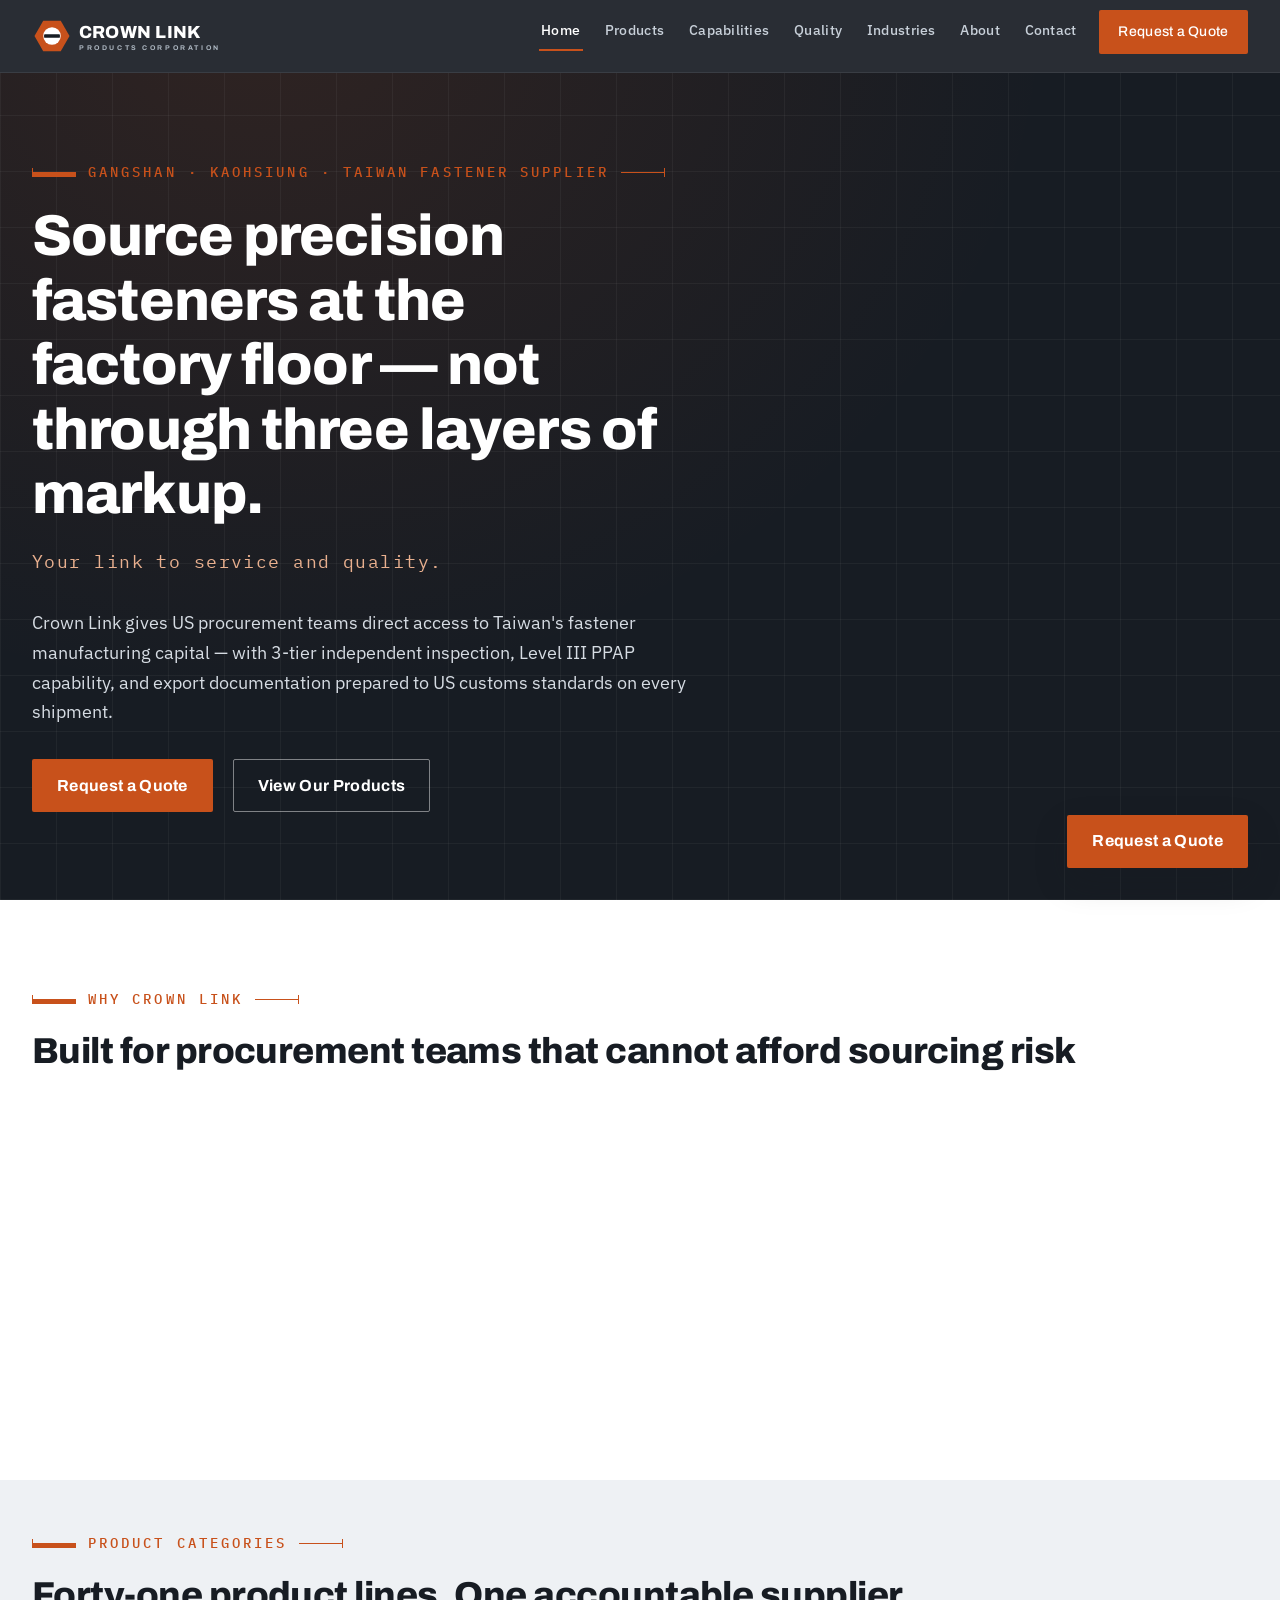
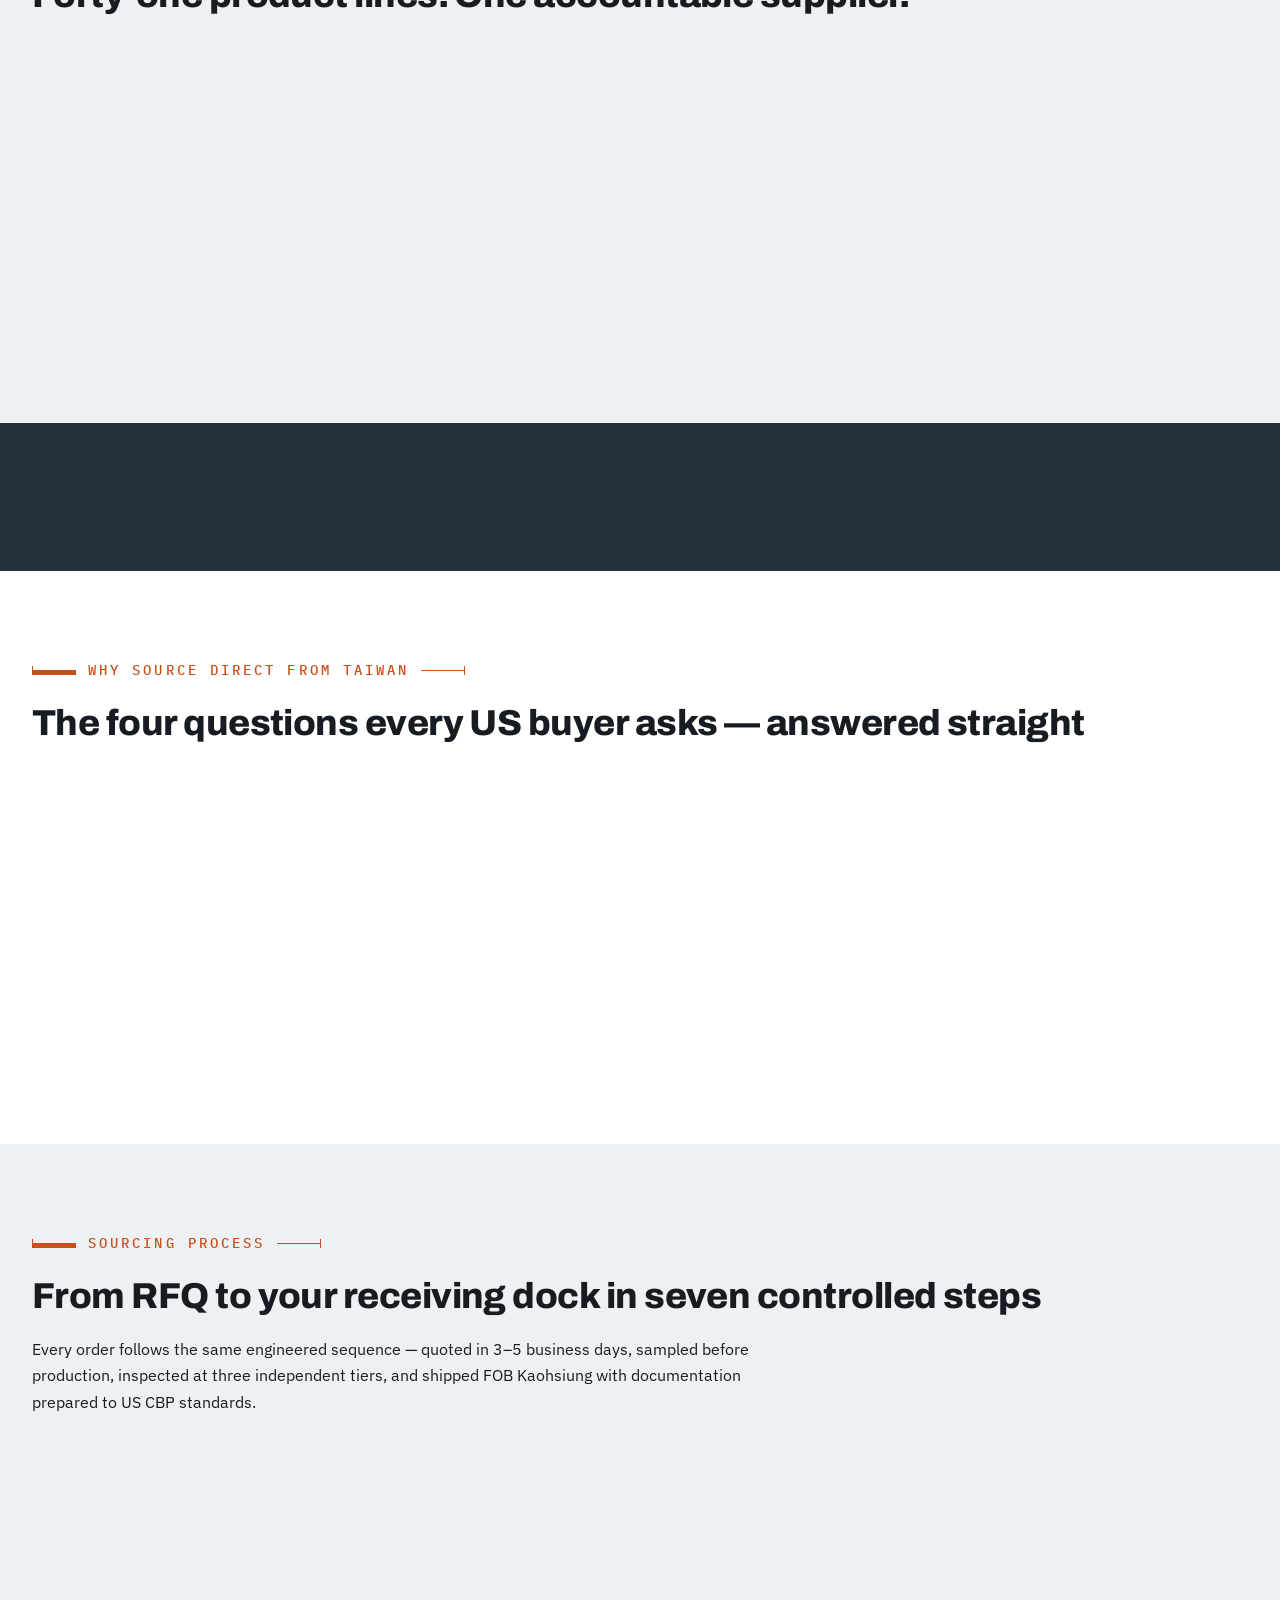
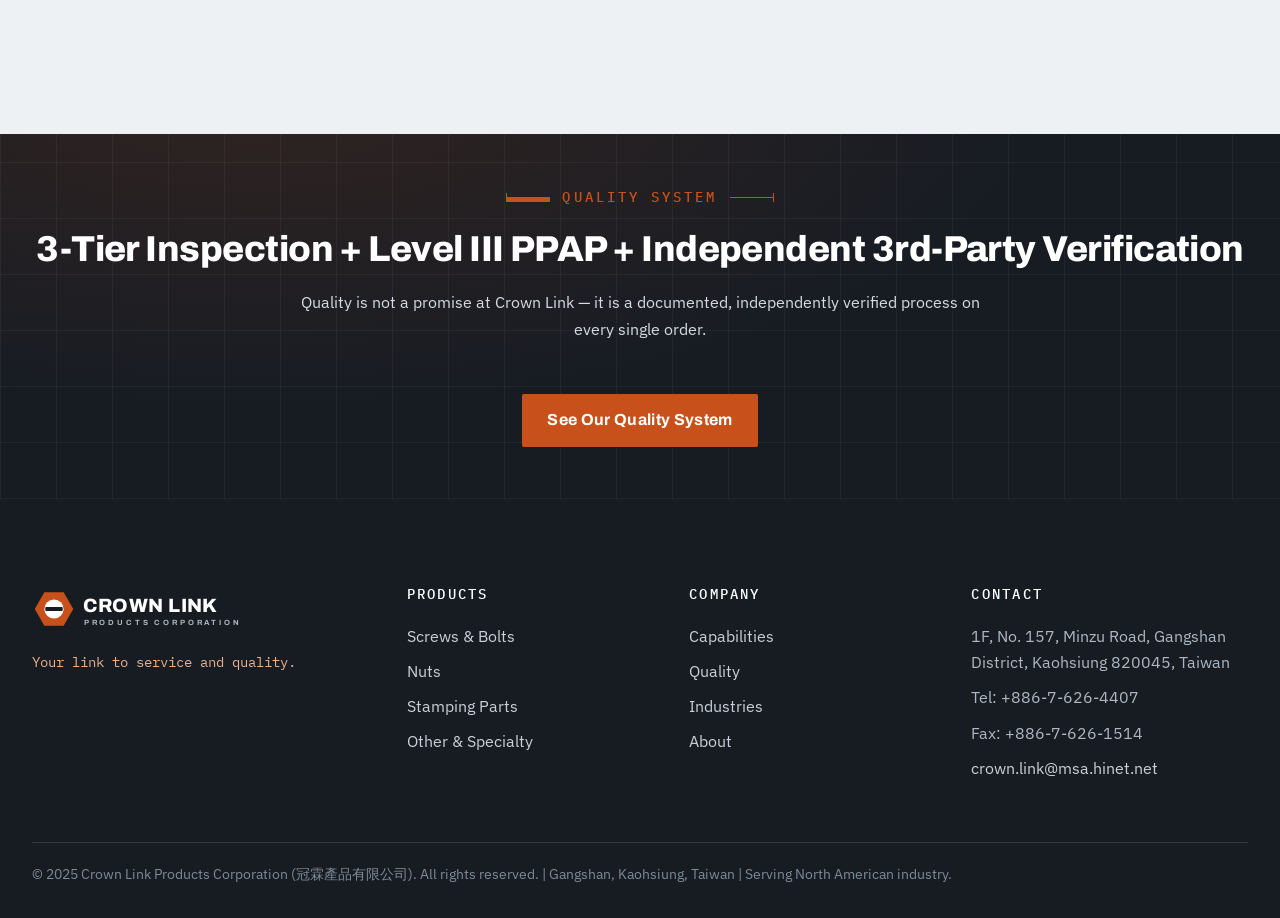
==== index.html @ 87dea614 "Add files via upload" ====
<!DOCTYPE html>
<html lang="en">
<head>
<meta charset="utf-8">
<meta name="viewport" content="width=device-width, initial-scale=1">
<title>Home | Crown Link Products Corporation — Taiwan Fastener Supplier</title>
<meta name="description" content="Direct-from-Taiwan precision fastener sourcing with 3-tier inspection and Level III PPAP. Crown Link is your Kaohsiung fastener trading partner for OEM supply.">
<meta property="og:title" content="Home | Crown Link Products Corporation — Taiwan Fastener Supplier">
<meta property="og:description" content="Direct-from-Taiwan precision fastener sourcing with 3-tier inspection and Level III PPAP. Crown Link is your Kaohsiung fastener trading partner for OEM supply.">
<meta property="og:image" content="https://www.crown-link.com/assets/images/ui/og-default.svg">
<meta property="og:type" content="website">
<link rel="canonical" href="https://www.crown-link.com/">
<link rel="icon" type="image/svg+xml" href="assets/images/ui/favicon.svg">
<link rel="preconnect" href="https://fonts.googleapis.com"><link rel="preconnect" href="https://fonts.gstatic.com" crossorigin><link href="https://fonts.googleapis.com/css2?family=Archivo:wght@700;800&family=IBM+Plex+Sans:wght@400;500;600&family=IBM+Plex+Mono:wght@400;500&display=swap" rel="stylesheet">
<link rel="stylesheet" href="assets/css/main.css">
</head>
<body>
<header class="site-header">
  <div class="wrap header-bar">
    <a class="brand" href="index.html" aria-label="Crown Link Products Corporation — home">
      <svg viewBox="0 0 248 48" height="40" role="img" aria-label="Crown Link Products Corporation"><polygon points="45.00,24.00 34.50,42.19 13.50,42.19 3.00,24.00 13.50,5.81 34.50,5.81" fill="#C8511B"/><circle cx="24" cy="24" r="10.5" fill="#FFFFFF"/><rect x="14.5" y="21.8" width="19" height="4.4" rx="1" fill="#171C23"/><text x="56" y="27" font-family="Archivo, Arial, sans-serif" font-weight="800" font-size="21" letter-spacing="0.5" fill="#FFFFFF">CROWN LINK</text><text x="56.5" y="41" font-family="Archivo, Arial, sans-serif" font-weight="700" font-size="8.2" letter-spacing="3.1" fill="#AEB8C2">PRODUCTS CORPORATION</text></svg>
    </a>
    <button class="nav-toggle" aria-label="Toggle navigation menu" aria-expanded="false">
      <span class="bar"></span><span class="bar"></span><span class="bar"></span>
    </button>
    <nav class="site-nav" aria-label="Primary">
      <ul><li><a href="index.html" class="active">Home</a></li><li><a href="pages/products.html">Products</a></li><li><a href="pages/capabilities.html">Capabilities</a></li><li><a href="pages/quality.html">Quality</a></li><li><a href="pages/industries.html">Industries</a></li><li><a href="pages/about.html">About</a></li><li><a href="pages/contact.html">Contact</a></li><li><a class="btn btn--primary btn--sm" href="pages/contact.html">Request a Quote</a></li></ul>
    </nav>
  </div>
</header>
<main>
<section class="hero section--dark tech-grid">
  <div class="wrap">
    <p class="dim">GANGSHAN · KAOHSIUNG · TAIWAN FASTENER SUPPLIER</p>
    <h1>Source precision fasteners at the factory floor — not through three layers of markup.</h1>
    <p class="tagline">Your link to service and quality.</p>
    <p class="lede">Crown Link gives US procurement teams direct access to Taiwan's fastener
    manufacturing capital — with 3-tier independent inspection, Level III PPAP capability,
    and export documentation prepared to US customs standards on every shipment.</p>
    <div class="hero-ctas">
      <a class="btn btn--primary" href="pages/contact.html">Request a Quote</a>
      <a class="btn btn--ghost" href="pages/products.html">View Our Products</a>
    </div>
  </div>
</section>

<section class="section">
  <div class="wrap">
    <p class="dim">WHY CROWN LINK</p>
    <h2>Built for procurement teams that cannot afford sourcing risk</h2>
    <div class="grid grid--4 mt-lg"><div class="card pillar reveal"><div class="pillar-icon"><svg viewBox="0 0 48 48" width="44" height="44" fill="none" stroke="currentColor" stroke-width="2.4" stroke-linecap="round" stroke-linejoin="round" role="img" aria-label="Decades of sourcing experience icon"><circle cx="24" cy="24" r="16"/><path d="M24 14v10l7 5"/></svg></div><h3>50+ Years Sourcing Expertise</h3><p>Decades of combined sourcing experience and factory relationships across Gangshan — Taiwan's primary fastener manufacturing cluster.</p></div><div class="card pillar reveal"><div class="pillar-icon"><svg viewBox="0 0 48 48" width="44" height="44" fill="none" stroke="currentColor" stroke-width="2.4" stroke-linecap="round" stroke-linejoin="round" role="img" aria-label="Quality inspection icon"><circle cx="21" cy="21" r="11"/><path d="M29 29l11 11"/><path d="M16.5 21l3.5 3.5 6-7"/></svg></div><h3>3-Tier Independent Quality Inspection</h3><p>Pre-production, in-process, and independent third-party post-production inspection on every order. The factory never grades its own work.</p></div><div class="card pillar reveal"><div class="pillar-icon"><svg viewBox="0 0 48 48" width="44" height="44" fill="none" stroke="currentColor" stroke-width="2.4" stroke-linecap="round" stroke-linejoin="round" role="img" aria-label="PPAP documentation icon"><path d="M14 6h14l8 8v28H14z"/><path d="M28 6v8h8"/><path d="M19 24h12M19 30h12M19 36h8"/></svg></div><h3>Level III PPAP Capability</h3><p>Full Level III PPAP documentation packages — PSW, PFMEA, control plans, MSA, and dimensional results — managed from Taiwan to your APQP team.</p></div><div class="card pillar reveal"><div class="pillar-icon"><svg viewBox="0 0 48 48" width="44" height="44" fill="none" stroke="currentColor" stroke-width="2.4" stroke-linecap="round" stroke-linejoin="round" role="img" aria-label="Direct factory pricing icon"><path d="M8 40V20l10 7V20l10 7V14h12v26z"/><path d="M8 40h32"/></svg></div><h3>Direct Factory Pricing</h3><p>No US distribution markups. Direct factory sourcing delivers significant unit cost savings on equivalent or superior quality.</p></div></div>
  </div>
</section>

<section class="section section--mist section--tight">
  <div class="wrap">
    <p class="dim">PRODUCT CATEGORIES</p>
    <h2>Forty-one product lines. One accountable supplier.</h2>
    <div class="grid grid--4 mt-lg"><a class="card cat-card reveal" href="pages/screws.html"><div class="cat-icon"><svg viewBox="0 0 48 48" width="44" height="44" fill="none" stroke="currentColor" stroke-width="2.4" stroke-linecap="round" stroke-linejoin="round" role="img" aria-label="Screws and bolts icon"><path d="M17 7h14l3 6H14z"/><path d="M20 13h8v9h-8z"/><path d="M20 22l8 3M20 27l8 3M20 32l8 3"/><path d="M20 22v15l4 5 4-5V22"/></svg></div><span class="mono-tag">16 PRODUCTS</span><h3>Screws & Bolts</h3><p>From M2 electronics screws to M20+ structural bolts — standard, specialty, and fully custom per-drawing forms.</p><span class="cat-link">View Category</span></a><a class="card cat-card reveal" href="pages/nuts.html"><div class="cat-icon"><svg viewBox="0 0 48 48" width="44" height="44" fill="none" stroke="currentColor" stroke-width="2.4" stroke-linecap="round" stroke-linejoin="round" role="img" aria-label="Hex nut icon"><polygon points="41.00,24.00 32.50,38.72 15.50,38.72 7.00,24.00 15.50,9.28 32.50,9.28"/><circle cx="24" cy="24" r="8"/></svg></div><span class="mono-tag">7 PRODUCTS</span><h3>Nuts</h3><p>Locking, flanged, weld, coupling, and fully custom nut geometries in forged and machined production.</p><span class="cat-link">View Category</span></a><a class="card cat-card reveal" href="pages/stamping-parts.html"><div class="cat-icon"><svg viewBox="0 0 48 48" width="44" height="44" fill="none" stroke="currentColor" stroke-width="2.4" stroke-linecap="round" stroke-linejoin="round" role="img" aria-label="Stamped bracket icon"><path d="M8 34h32"/><path d="M14 34V22l8-8h12v20"/><circle cx="29" cy="21" r="2.4"/><path d="M8 40h32"/></svg></div><span class="mono-tag">9 PRODUCTS</span><h3>Stamping Parts</h3><p>Precision stampings from retaining clips and washers to heavy structural brackets, tooled to your print.</p><span class="cat-link">View Category</span></a><a class="card cat-card reveal" href="pages/other.html"><div class="cat-icon"><svg viewBox="0 0 48 48" width="44" height="44" fill="none" stroke="currentColor" stroke-width="2.4" stroke-linecap="round" stroke-linejoin="round" role="img" aria-label="Specialty components icon"><circle cx="24" cy="24" r="8"/><path d="M24 9v5M24 34v5M9 24h5M34 24h5M13.4 13.4l3.5 3.5M31.1 31.1l3.5 3.5M34.6 13.4l-3.5 3.5M16.9 31.1l-3.5 3.5"/></svg></div><span class="mono-tag">9 PRODUCTS</span><h3>Other & Specialty</h3><p>Toggle clamps, springs, roller chain, castings, inserts, and kitted assemblies beyond the fastener aisle.</p><span class="cat-link">View Category</span></a></div>
  </div>
</section>

<div class="trust-bar">
  <div class="wrap grid grid--4">
    <div class="trust-item reveal"><span class="t-big">745+</span>
      <span class="t-sub">US Import Shipments</span></div>
    <div class="trust-item reveal"><span class="t-big">OEM</span>
      <span class="t-sub">Serving North American OEM Manufacturers</span></div>
    <div class="trust-item reveal"><span class="t-big">Gangshan, Taiwan</span>
      <span class="t-sub">The World's Fastener Capital</span></div>
    <div class="trust-item reveal"><span class="t-big">Level III</span>
      <span class="t-sub">PPAP Certified Supply Chain</span></div>
  </div>
</div>

<section class="section">
  <div class="wrap">
    <p class="dim">WHY SOURCE DIRECT FROM TAIWAN</p>
    <h2>The four questions every US buyer asks — answered straight</h2>
    <div class="grid grid--2 mt-lg"><div class="spec-block reveal"><h3><span class="mono" style="color:var(--c-accent)">01</span> Lead Times</h3><p class="muted">Standard production runs ship in 6–10 weeks FOB Kaohsiung. Air freight is available for urgent requirements, and forecast-based scheduling shortens lead times on repeat orders.</p></div><div class="spec-block reveal"><h3><span class="mono" style="color:var(--c-accent)">02</span> QC Accountability</h3><p class="muted">Three-tier inspection — including a mandatory independent third-party check — catches defects in Taiwan before shipment, not on your receiving dock after arrival.</p></div><div class="spec-block reveal"><h3><span class="mono" style="color:var(--c-accent)">03</span> Communication</h3><p class="muted">An English-speaking, documentation-fluent team. Commercial invoices, packing lists, and HTS classifications prepared to US CBP standards. No customs surprises.</p></div><div class="spec-block reveal"><h3><span class="mono" style="color:var(--c-accent)">04</span> Cost</h3><p class="muted">Eliminating US distribution markups delivers significant unit cost savings on equivalent quality — direct factory pricing with full quality accountability built in.</p></div></div>
  </div>
</section>

<section class="section section--mist">
  <div class="wrap">
    <p class="dim">SOURCING PROCESS</p>
    <h2>From RFQ to your receiving dock in seven controlled steps</h2>
    <p class="maxw">Every order follows the same engineered sequence — quoted in 3–5 business
    days, sampled before production, inspected at three independent tiers, and shipped FOB
    Kaohsiung with documentation prepared to US CBP standards.</p>
    <div class="reveal mt-lg"><div class="process-scroll"><svg viewBox="0 0 1120 172" role="img" aria-label="Crown Link seven-step sourcing process from RFQ submission to US delivery"><line x1="114" y1="56" x2="219" y2="56" stroke="#CBD2D9" stroke-width="1.6"/><path d="M219 56 l-9 -4.5 v9 Z" fill="#C8511B"/><line x1="114" y1="50" x2="114" y2="62" stroke="#CBD2D9" stroke-width="1.6"/><line x1="271" y1="56" x2="376" y2="56" stroke="#CBD2D9" stroke-width="1.6"/><path d="M376 56 l-9 -4.5 v9 Z" fill="#C8511B"/><line x1="271" y1="50" x2="271" y2="62" stroke="#CBD2D9" stroke-width="1.6"/><line x1="428" y1="56" x2="533" y2="56" stroke="#CBD2D9" stroke-width="1.6"/><path d="M533 56 l-9 -4.5 v9 Z" fill="#C8511B"/><line x1="428" y1="50" x2="428" y2="62" stroke="#CBD2D9" stroke-width="1.6"/><line x1="585" y1="56" x2="690" y2="56" stroke="#CBD2D9" stroke-width="1.6"/><path d="M690 56 l-9 -4.5 v9 Z" fill="#C8511B"/><line x1="585" y1="50" x2="585" y2="62" stroke="#CBD2D9" stroke-width="1.6"/><line x1="742" y1="56" x2="847" y2="56" stroke="#CBD2D9" stroke-width="1.6"/><path d="M847 56 l-9 -4.5 v9 Z" fill="#C8511B"/><line x1="742" y1="50" x2="742" y2="62" stroke="#CBD2D9" stroke-width="1.6"/><line x1="899" y1="56" x2="1004" y2="56" stroke="#CBD2D9" stroke-width="1.6"/><path d="M1004 56 l-9 -4.5 v9 Z" fill="#C8511B"/><line x1="899" y1="50" x2="899" y2="62" stroke="#CBD2D9" stroke-width="1.6"/><polygon points="114.00,56.00 101.00,78.52 75.00,78.52 62.00,56.00 75.00,33.48 101.00,33.48" fill="#FFFFFF" stroke="#26303B" stroke-width="2"/><text x="88" y="61" text-anchor="middle" font-family="IBM Plex Mono, monospace" font-size="14.5" font-weight="500" fill="#C8511B">01</text><text x="88" y="112" text-anchor="middle" font-family="Archivo, Arial, sans-serif" font-weight="700" font-size="14.5" fill="#171C23">Submit</text><text x="88" y="131" text-anchor="middle" font-family="Archivo, Arial, sans-serif" font-weight="700" font-size="14.5" fill="#171C23">RFQ</text><line x1="70" y1="146" x2="106" y2="146" stroke="#C8511B" stroke-width="2"/><polygon points="271.00,56.00 258.00,78.52 232.00,78.52 219.00,56.00 232.00,33.48 258.00,33.48" fill="#FFFFFF" stroke="#26303B" stroke-width="2"/><text x="245" y="61" text-anchor="middle" font-family="IBM Plex Mono, monospace" font-size="14.5" font-weight="500" fill="#C8511B">02</text><text x="245" y="112" text-anchor="middle" font-family="Archivo, Arial, sans-serif" font-weight="700" font-size="14.5" fill="#171C23">Quote in 3–5</text><text x="245" y="131" text-anchor="middle" font-family="Archivo, Arial, sans-serif" font-weight="700" font-size="14.5" fill="#171C23">business days</text><line x1="227" y1="146" x2="263" y2="146" stroke="#C8511B" stroke-width="2"/><polygon points="428.00,56.00 415.00,78.52 389.00,78.52 376.00,56.00 389.00,33.48 415.00,33.48" fill="#FFFFFF" stroke="#26303B" stroke-width="2"/><text x="402" y="61" text-anchor="middle" font-family="IBM Plex Mono, monospace" font-size="14.5" font-weight="500" fill="#C8511B">03</text><text x="402" y="112" text-anchor="middle" font-family="Archivo, Arial, sans-serif" font-weight="700" font-size="14.5" fill="#171C23">Approve</text><text x="402" y="131" text-anchor="middle" font-family="Archivo, Arial, sans-serif" font-weight="700" font-size="14.5" fill="#171C23">Sample</text><line x1="384" y1="146" x2="420" y2="146" stroke="#C8511B" stroke-width="2"/><polygon points="585.00,56.00 572.00,78.52 546.00,78.52 533.00,56.00 546.00,33.48 572.00,33.48" fill="#FFFFFF" stroke="#26303B" stroke-width="2"/><text x="559" y="61" text-anchor="middle" font-family="IBM Plex Mono, monospace" font-size="14.5" font-weight="500" fill="#C8511B">04</text><text x="559" y="112" text-anchor="middle" font-family="Archivo, Arial, sans-serif" font-weight="700" font-size="14.5" fill="#171C23">Production</text><line x1="541" y1="146" x2="577" y2="146" stroke="#C8511B" stroke-width="2"/><polygon points="742.00,56.00 729.00,78.52 703.00,78.52 690.00,56.00 703.00,33.48 729.00,33.48" fill="#FFFFFF" stroke="#26303B" stroke-width="2"/><text x="716" y="61" text-anchor="middle" font-family="IBM Plex Mono, monospace" font-size="14.5" font-weight="500" fill="#C8511B">05</text><text x="716" y="112" text-anchor="middle" font-family="Archivo, Arial, sans-serif" font-weight="700" font-size="14.5" fill="#171C23">QC Inspection</text><text x="716" y="131" text-anchor="middle" font-family="Archivo, Arial, sans-serif" font-weight="700" font-size="14.5" fill="#171C23">3-tier</text><line x1="698" y1="146" x2="734" y2="146" stroke="#C8511B" stroke-width="2"/><polygon points="899.00,56.00 886.00,78.52 860.00,78.52 847.00,56.00 860.00,33.48 886.00,33.48" fill="#FFFFFF" stroke="#26303B" stroke-width="2"/><text x="873" y="61" text-anchor="middle" font-family="IBM Plex Mono, monospace" font-size="14.5" font-weight="500" fill="#C8511B">06</text><text x="873" y="112" text-anchor="middle" font-family="Archivo, Arial, sans-serif" font-weight="700" font-size="14.5" fill="#171C23">Ship FOB</text><text x="873" y="131" text-anchor="middle" font-family="Archivo, Arial, sans-serif" font-weight="700" font-size="14.5" fill="#171C23">Kaohsiung</text><line x1="855" y1="146" x2="891" y2="146" stroke="#C8511B" stroke-width="2"/><polygon points="1056.00,56.00 1043.00,78.52 1017.00,78.52 1004.00,56.00 1017.00,33.48 1043.00,33.48" fill="#FFFFFF" stroke="#26303B" stroke-width="2"/><text x="1030" y="61" text-anchor="middle" font-family="IBM Plex Mono, monospace" font-size="14.5" font-weight="500" fill="#C8511B">07</text><text x="1030" y="112" text-anchor="middle" font-family="Archivo, Arial, sans-serif" font-weight="700" font-size="14.5" fill="#171C23">US</text><text x="1030" y="131" text-anchor="middle" font-family="Archivo, Arial, sans-serif" font-weight="700" font-size="14.5" fill="#171C23">Delivery</text><line x1="1012" y1="146" x2="1048" y2="146" stroke="#C8511B" stroke-width="2"/></svg></div></div>
  </div>
</section>

<section class="section section--dark tech-grid section--tight">
  <div class="wrap center">
    <p class="dim dim--center">QUALITY SYSTEM</p>
    <h2>3-Tier Inspection + Level III PPAP + Independent 3rd-Party Verification</h2>
    <p class="maxw maxw--center">Quality is not a promise at Crown Link — it is a documented,
    independently verified process on every single order.</p>
    <a class="btn btn--primary mt-lg" href="pages/quality.html">See Our Quality System</a>
  </div>
</section>
</main>
<footer class="site-footer">
  <div class="wrap">
    <div class="footer-grid">
      <div>
        <span class="brand"><svg viewBox="0 0 248 48" height="44" role="img" aria-label="Crown Link Products Corporation"><polygon points="45.00,24.00 34.50,42.19 13.50,42.19 3.00,24.00 13.50,5.81 34.50,5.81" fill="#C8511B"/><circle cx="24" cy="24" r="10.5" fill="#FFFFFF"/><rect x="14.5" y="21.8" width="19" height="4.4" rx="1" fill="#171C23"/><text x="56" y="27" font-family="Archivo, Arial, sans-serif" font-weight="800" font-size="21" letter-spacing="0.5" fill="#FFFFFF">CROWN LINK</text><text x="56.5" y="41" font-family="Archivo, Arial, sans-serif" font-weight="700" font-size="8.2" letter-spacing="3.1" fill="#AEB8C2">PRODUCTS CORPORATION</text></svg></span>
        <p class="footer-tagline">Your link to service and quality.</p>
      </div>
      <div>
        <h4>Products</h4>
        <ul><li><a href="pages/screws.html">Screws & Bolts</a></li><li><a href="pages/nuts.html">Nuts</a></li><li><a href="pages/stamping-parts.html">Stamping Parts</a></li><li><a href="pages/other.html">Other & Specialty</a></li></ul>
      </div>
      <div>
        <h4>Company</h4>
        <ul>
          <li><a href="pages/capabilities.html">Capabilities</a></li>
          <li><a href="pages/quality.html">Quality</a></li>
          <li><a href="pages/industries.html">Industries</a></li>
          <li><a href="pages/about.html">About</a></li>
        </ul>
      </div>
      <div>
        <h4>Contact</h4>
        <ul>
          <li>1F, No. 157, Minzu Road, Gangshan District, Kaohsiung 820045, Taiwan</li>
          <li>Tel: +886-7-626-4407</li>
          <li>Fax: +886-7-626-1514</li>
          <li><a href="mailto:crown.link@msa.hinet.net">crown.link@msa.hinet.net</a></li>
        </ul>
      </div>
    </div>
    <div class="footer-bottom">
      © 2025 Crown Link Products Corporation (冠霖產品有限公司). All rights reserved.
      | Gangshan, Kaohsiung, Taiwan | Serving North American industry.
    </div>
  </div>
</footer>
<a class="quote-fab btn btn--primary" href="pages/contact.html">Request a Quote</a>
<script src="assets/js/main.js"></script>
</body>
</html>
---- assets/css/main.css ----
/* ==========================================================================
   Crown Link Products Corporation — main.css
   Design system: machined precision. Tokens first, then base, components,
   utilities, page overrides. No rule cancels another.
   ========================================================================== */

/* ---------- 1. Design tokens ---------- */
:root {
  /* Color */
  --c-ink: #171C23;        /* gunmetal — dark surfaces, headings */
  --c-steel: #26303B;      /* steel panel — secondary dark */
  --c-mist: #EEF1F4;       /* machined light surface */
  --c-paper: #FFFFFF;      /* paper */
  --c-line: #CBD2D9;       /* hairline / dimension lines */
  --c-accent: #C8511B;     /* oxide orange — CTAs, marks */
  --c-accent-deep: #9E3F12;
  --c-muted: #5B6573;

  /* Spacing scale */
  --space-xs: 0.5rem;
  --space-sm: 0.75rem;
  --space-md: 1.25rem;
  --space-lg: 2rem;
  --space-xl: 3.25rem;
  --space-2xl: 5.5rem;

  /* Type scale */
  --text-sm: 0.875rem;
  --text-base: 1rem;
  --text-md: 1.125rem;
  --text-lg: 1.375rem;
  --text-xl: 1.75rem;
  --text-2xl: 2.25rem;
  --text-3xl: 2.9rem;
  --text-4xl: 3.6rem;

  /* Radii — machined chamfer, not pillow */
  --r-sm: 2px;
  --r-md: 4px;

  /* Shadows */
  --shadow-sm: 0 1px 2px rgba(23, 28, 35, 0.08);
  --shadow-md: 0 6px 18px rgba(23, 28, 35, 0.12);
  --shadow-lg: 0 14px 34px rgba(23, 28, 35, 0.18);

  /* Transitions */
  --t-fast: 160ms ease;
  --t-med: 340ms cubic-bezier(0.22, 0.61, 0.36, 1);

  /* Fonts */
  --f-display: "Archivo", "Arial Narrow", Arial, sans-serif;
  --f-body: "IBM Plex Sans", "Segoe UI", Helvetica, Arial, sans-serif;
  --f-mono: "IBM Plex Mono", "SFMono-Regular", Consolas, monospace;
}

/* ---------- 2. Base ---------- */
*,
*::before,
*::after { box-sizing: border-box; }

html { scroll-behavior: smooth; }

body {
  margin: 0;
  font-family: var(--f-body);
  font-size: var(--text-base);
  line-height: 1.65;
  color: var(--c-ink);
  background: var(--c-paper);
  -webkit-font-smoothing: antialiased;
}

h1, h2, h3, h4 {
  font-family: var(--f-display);
  font-weight: 800;
  line-height: 1.12;
  letter-spacing: -0.015em;
  margin: 0 0 var(--space-md);
  color: var(--c-ink);
}

h1 { font-size: var(--text-3xl); }
h2 { font-size: var(--text-2xl); }
h3 { font-size: var(--text-lg); }
h4 { font-size: var(--text-md); }

p { margin: 0 0 var(--space-md); }
p:last-child { margin-bottom: 0; }

ul, ol { margin: 0 0 var(--space-md); padding-left: 1.3em; }
li { margin-bottom: var(--space-xs); }

a { color: var(--c-accent-deep); text-decoration: none; transition: color var(--t-fast); }
a:hover { color: var(--c-accent); }

img, svg { max-width: 100%; height: auto; display: block; }

:focus-visible {
  outline: 3px solid var(--c-accent);
  outline-offset: 2px;
}

/* ---------- 3. Layout primitives ---------- */
.wrap {
  max-width: 1280px;
  margin: 0 auto;
  padding-left: var(--space-lg);
  padding-right: var(--space-lg);
}

.section { padding-top: var(--space-2xl); padding-bottom: var(--space-2xl); }
.section--mist { background: var(--c-mist); }
.section--dark { background: var(--c-ink); color: #D6DCE3; }
.section--dark h2, .section--dark h3 { color: #FFFFFF; }
.section--tight { padding-top: var(--space-xl); padding-bottom: var(--space-xl); }

.grid { display: grid; gap: var(--space-lg); }
.grid--2 { grid-template-columns: repeat(2, 1fr); }
.grid--3 { grid-template-columns: repeat(3, 1fr); }
.grid--4 { grid-template-columns: repeat(4, 1fr); }

/* Technical crosshair grid texture for dark sections */
.tech-grid {
  background-image:
    repeating-linear-gradient(0deg, rgba(255,255,255,0.045) 0 1px, transparent 1px 56px),
    repeating-linear-gradient(90deg, rgba(255,255,255,0.045) 0 1px, transparent 1px 56px),
    radial-gradient(ellipse at 20% -10%, rgba(200,81,27,0.14), transparent 55%);
  background-color: var(--c-ink);
}

/* ---------- 4. Signature: dimension-line eyebrow ---------- */
.dim {
  display: flex;
  align-items: center;
  gap: var(--space-sm);
  font-family: var(--f-mono);
  font-size: var(--text-sm);
  font-weight: 500;
  letter-spacing: 0.22em;
  text-transform: uppercase;
  color: var(--c-accent);
  margin-bottom: var(--space-md);
}
.dim::before,
.dim::after {
  content: "";
  height: 1px;
  width: 44px;
  background: currentColor;
  box-shadow: 0 -4px 0 0 currentColor inset; /* keep line crisp */
  position: relative;
}
.dim::before { border-left: 1px solid currentColor; height: 9px; background: linear-gradient(transparent 4px, currentColor 4px 5px, transparent 5px); width: 44px; }
.dim::after  { border-right: 1px solid currentColor; height: 9px; background: linear-gradient(transparent 4px, currentColor 4px 5px, transparent 5px); width: 44px; box-shadow: none; }
.dim--center { justify-content: center; }

.kicker {
  font-family: var(--f-mono);
  font-size: var(--text-sm);
  letter-spacing: 0.18em;
  text-transform: uppercase;
  color: var(--c-muted);
}

/* Thread-profile divider */
.thread-divider { display: block; width: 100%; height: 18px; color: var(--c-line); }
.section--dark .thread-divider { color: #39434F; }

/* ---------- 5. Header / navigation ---------- */
.site-header {
  position: sticky;
  top: 0;
  z-index: 60;
  background: rgba(23, 28, 35, 0.92);
  backdrop-filter: blur(8px);
  -webkit-backdrop-filter: blur(8px);
  border-bottom: 1px solid rgba(255, 255, 255, 0.08);
  transition: box-shadow var(--t-fast), background var(--t-fast);
}
.site-header.scrolled { box-shadow: var(--shadow-md); background: rgba(23, 28, 35, 0.97); }

.header-bar {
  display: flex;
  align-items: center;
  justify-content: space-between;
  gap: var(--space-lg);
  min-height: 72px;
}

.brand { display: inline-flex; align-items: center; gap: 0.7rem; }
.brand svg { height: 40px; width: auto; }

.nav-toggle {
  display: none;
  background: none;
  border: 1px solid rgba(255,255,255,0.25);
  border-radius: var(--r-sm);
  padding: 0.55rem 0.6rem;
  cursor: pointer;
}
.nav-toggle .bar {
  display: block;
  width: 22px;
  height: 2px;
  background: #fff;
  margin: 4px 0;
  transition: transform var(--t-med), opacity var(--t-fast);
}

.site-nav ul {
  display: flex;
  align-items: center;
  gap: var(--space-md);
  list-style: none;
  margin: 0;
  padding: 0;
}
.site-nav a {
  display: inline-block;
  padding: 0.4rem 0.15rem;
  color: #C8D0D9;
  font-size: var(--text-sm);
  font-weight: 500;
  letter-spacing: 0.02em;
  border-bottom: 2px solid transparent;
  transition: color var(--t-fast), border-color var(--t-fast);
}
.site-nav a:hover { color: #FFFFFF; }
.site-nav a.active { color: #FFFFFF; border-bottom-color: var(--c-accent); }

.btn {
  display: inline-block;
  font-family: var(--f-display);
  font-weight: 700;
  font-size: var(--text-base);
  letter-spacing: 0.02em;
  padding: 0.78rem 1.5rem;
  border-radius: var(--r-sm);
  border: 1px solid transparent;
  cursor: pointer;
  text-align: center;
  transition: background var(--t-fast), color var(--t-fast), border-color var(--t-fast), transform var(--t-fast), box-shadow var(--t-fast);
}
.btn:hover { transform: translateY(-2px); box-shadow: var(--shadow-md); }
.btn--primary { background: var(--c-accent); color: #FFFFFF; }
.btn--primary:hover { background: var(--c-accent-deep); color: #FFFFFF; }
.btn--ghost { background: transparent; color: #FFFFFF; border-color: rgba(255,255,255,0.45); }
.btn--ghost:hover { border-color: #FFFFFF; color: #FFFFFF; }
.btn--ink { background: var(--c-ink); color: #FFFFFF; }
.btn--ink:hover { background: var(--c-steel); color: #FFFFFF; }
.btn--sm { padding: 0.5rem 1rem; font-size: var(--text-sm); }
.site-nav .btn--primary { color: #FFFFFF; border-bottom: 1px solid transparent; padding: 0.6rem 1.15rem; }

/* ---------- 6. Hero ---------- */
.hero {
  color: #D6DCE3;
  padding-top: var(--space-2xl);
  padding-bottom: var(--space-2xl);
}
.hero h1 {
  color: #FFFFFF;
  font-size: var(--text-4xl);
  max-width: 17.5ch;
  margin-bottom: var(--space-md);
}
.hero .tagline {
  font-family: var(--f-mono);
  font-size: var(--text-md);
  letter-spacing: 0.08em;
  color: #E9B08F;
  margin-bottom: var(--space-lg);
}
.hero .lede { max-width: 62ch; font-size: var(--text-md); margin-bottom: var(--space-lg); }
.hero-ctas { display: flex; flex-wrap: wrap; gap: var(--space-md); }

.page-hero { padding-top: var(--space-xl); padding-bottom: var(--space-xl); color: #D6DCE3; }
.page-hero h1 { color: #FFFFFF; margin-bottom: var(--space-sm); }
.page-hero .lede { max-width: 68ch; font-size: var(--text-md); }

/* ---------- 7. Cards ---------- */
.card {
  background: var(--c-paper);
  border: 1px solid var(--c-line);
  border-radius: var(--r-sm);
  padding: var(--space-lg);
  transition: transform var(--t-fast), box-shadow var(--t-fast), border-color var(--t-fast);
}
.card:hover { transform: translateY(-3px); box-shadow: var(--shadow-md); border-color: var(--c-accent); }
.card h3 { margin-bottom: var(--space-xs); }
.card .mono-tag {
  font-family: var(--f-mono);
  font-size: var(--text-sm);
  color: var(--c-accent);
  letter-spacing: 0.12em;
  display: block;
  margin-bottom: var(--space-xs);
}

.pillar { border-top: 3px solid var(--c-accent); }
.pillar h3 { font-size: var(--text-md); }
.pillar p { color: var(--c-muted); font-size: var(--text-sm); margin-bottom: 0; }
.pillar .pillar-icon { color: var(--c-steel); margin-bottom: var(--space-sm); }

.cat-card { display: flex; flex-direction: column; }
.cat-card .cat-icon { color: var(--c-steel); margin-bottom: var(--space-sm); }
.cat-card p { color: var(--c-muted); font-size: var(--text-sm); flex: 1; }
.cat-card .cat-link {
  font-family: var(--f-display);
  font-weight: 700;
  color: var(--c-accent-deep);
}
.cat-card .cat-link::after { content: " \2192"; }
.cat-card .cat-link:hover { color: var(--c-accent); }

/* Product cards */
.product-grid { display: grid; grid-template-columns: repeat(3, 1fr); gap: var(--space-lg); }
.product-card {
  background: var(--c-paper);
  border: 1px solid var(--c-line);
  border-radius: var(--r-sm);
  overflow: hidden;
  display: flex;
  flex-direction: column;
  transition: transform var(--t-fast), box-shadow var(--t-fast), border-color var(--t-fast);
}
.product-card:hover { transform: translateY(-3px); box-shadow: var(--shadow-md); border-color: var(--c-accent); }
.product-card img { width: 100%; height: auto; border-bottom: 1px solid var(--c-line); }
.product-card .product-body { padding: var(--space-md); display: flex; flex-direction: column; flex: 1; }
.product-card h3 { font-size: var(--text-md); margin-bottom: var(--space-xs); }
.product-card p { color: var(--c-muted); font-size: var(--text-sm); flex: 1; }
.product-card .btn { align-self: flex-start; margin-top: var(--space-sm); }

/* ---------- 8. Trust bar ---------- */
.trust-bar { background: var(--c-steel); color: #D6DCE3; padding: var(--space-lg) 0; }
.trust-bar .grid { gap: var(--space-md); }
.trust-item { text-align: center; padding: 0 var(--space-sm); }
.trust-item .t-big {
  display: block;
  font-family: var(--f-display);
  font-weight: 800;
  font-size: var(--text-xl);
  color: #FFFFFF;
  line-height: 1.15;
}
.trust-item .t-sub {
  display: block;
  font-family: var(--f-mono);
  font-size: var(--text-sm);
  letter-spacing: 0.06em;
  color: #9FB0C0;
  margin-top: 0.35rem;
}

/* ---------- 9. Process timeline ---------- */
.process-scroll { overflow-x: auto; padding-bottom: var(--space-sm); }
.process-scroll svg { min-width: 980px; width: 100%; height: auto; }

/* ---------- 10. Quality tiers ---------- */
.tier {
  border-left: 4px solid var(--c-accent);
  background: var(--c-paper);
  border-top: 1px solid var(--c-line);
  border-right: 1px solid var(--c-line);
  border-bottom: 1px solid var(--c-line);
  border-radius: var(--r-sm);
  padding: var(--space-lg);
}
.tier .tier-no {
  font-family: var(--f-mono);
  font-size: var(--text-sm);
  letter-spacing: 0.2em;
  color: var(--c-accent);
  display: block;
  margin-bottom: var(--space-xs);
}
.tier p { color: var(--c-muted); }

/* ---------- 11. Spec lists & tables ---------- */
.spec-block h3 { display: flex; align-items: baseline; gap: var(--space-sm); }
.spec-list { list-style: none; padding: 0; }
.spec-list li {
  padding: 0.55rem 0;
  border-bottom: 1px dashed var(--c-line);
  display: flex;
  gap: var(--space-sm);
  align-items: baseline;
}
.spec-list li::before {
  content: "—";
  color: var(--c-accent);
  font-family: var(--f-mono);
  flex: 0 0 auto;
}
.spec-list strong { font-weight: 600; }

.callout {
  background: var(--c-mist);
  border: 1px solid var(--c-line);
  border-left: 4px solid var(--c-accent);
  border-radius: var(--r-sm);
  padding: var(--space-md) var(--space-lg);
}

/* ---------- 12. Breadcrumb ---------- */
.breadcrumb {
  font-family: var(--f-mono);
  font-size: var(--text-sm);
  letter-spacing: 0.04em;
  color: #9FB0C0;
  margin-bottom: var(--space-md);
}
.breadcrumb a { color: #C8D0D9; }
.breadcrumb a:hover { color: #FFFFFF; }
.breadcrumb .sep { margin: 0 0.5rem; color: var(--c-accent); }

/* ---------- 13. FAQ ---------- */
.faq-item { border: 1px solid var(--c-line); border-radius: var(--r-sm); background: var(--c-paper); }
.faq-item summary {
  cursor: pointer;
  font-family: var(--f-display);
  font-weight: 700;
  font-size: var(--text-md);
  padding: var(--space-md) var(--space-lg);
  list-style: none;
  position: relative;
  padding-right: 3rem;
}
.faq-item summary::-webkit-details-marker { display: none; }
.faq-item summary::after {
  content: "+";
  position: absolute;
  right: var(--space-lg);
  top: 50%;
  transform: translateY(-50%);
  font-family: var(--f-mono);
  color: var(--c-accent);
  font-size: var(--text-lg);
  transition: transform var(--t-fast);
}
.faq-item[open] summary::after { content: "\2212"; }
.faq-item .faq-body { padding: 0 var(--space-lg) var(--space-md); color: var(--c-muted); }
.faq-stack { display: grid; gap: var(--space-sm); }

/* ---------- 14. Forms ---------- */
.form-grid { display: grid; grid-template-columns: 1fr 1fr; gap: var(--space-md); }
.field { display: flex; flex-direction: column; gap: 0.35rem; }
.field--full { grid-column: 1 / -1; }
.field label { font-weight: 600; font-size: var(--text-sm); }
.field .req { color: var(--c-accent); }
.field input,
.field textarea {
  font-family: var(--f-body);
  font-size: var(--text-base);
  color: var(--c-ink);
  background: var(--c-paper);
  border: 1px solid var(--c-line);
  border-radius: var(--r-sm);
  padding: 0.7rem 0.85rem;
  transition: border-color var(--t-fast), box-shadow var(--t-fast);
}
.field input:focus,
.field textarea:focus {
  outline: none;
  border-color: var(--c-accent);
  box-shadow: 0 0 0 3px rgba(200, 81, 27, 0.18);
}
.field textarea { min-height: 110px; resize: vertical; }
.form-note {
  font-size: var(--text-sm);
  color: var(--c-muted);
  background: var(--c-mist);
  border: 1px dashed var(--c-line);
  border-radius: var(--r-sm);
  padding: var(--space-md);
}

/* ---------- 15. Contact layout ---------- */
.contact-grid { display: grid; grid-template-columns: 1.5fr 1fr; gap: var(--space-xl); align-items: start; }
.contact-info dl { margin: 0; }
.contact-info dt {
  font-family: var(--f-mono);
  font-size: var(--text-sm);
  letter-spacing: 0.14em;
  text-transform: uppercase;
  color: var(--c-accent);
  margin-top: var(--space-md);
}
.contact-info dt:first-child { margin-top: 0; }
.contact-info dd { margin: 0.2rem 0 0; }
.map-frame { border: 1px solid var(--c-line); border-radius: var(--r-sm); overflow: hidden; }
.map-frame iframe { display: block; width: 100%; }

/* ---------- 16. Footer ---------- */
.site-footer { background: var(--c-ink); color: #AEB8C2; padding: var(--space-2xl) 0 var(--space-lg); }
.footer-grid { display: grid; grid-template-columns: 1.4fr 1fr 1fr 1.2fr; gap: var(--space-xl); }
.site-footer .brand svg { height: 44px; }
.site-footer h4 {
  color: #FFFFFF;
  font-size: var(--text-sm);
  letter-spacing: 0.16em;
  text-transform: uppercase;
  font-family: var(--f-mono);
  font-weight: 500;
}
.site-footer ul { list-style: none; padding: 0; margin: 0; }
.site-footer li { margin-bottom: 0.55rem; }
.site-footer a { color: #C8D0D9; }
.site-footer a:hover { color: #FFFFFF; }
.footer-tagline { font-family: var(--f-mono); font-size: var(--text-sm); color: #E9B08F; margin-top: var(--space-sm); }
.footer-bottom {
  border-top: 1px solid #2E3946;
  margin-top: var(--space-xl);
  padding-top: var(--space-md);
  font-size: var(--text-sm);
  color: #7E8A97;
}

/* ---------- 17. Sticky quote CTA ---------- */
.quote-fab {
  position: fixed;
  right: var(--space-lg);
  bottom: var(--space-lg);
  z-index: 55;
  box-shadow: var(--shadow-lg);
}

/* ---------- 18. Reveal animation ---------- */
.reveal { opacity: 0; transform: translateY(22px); transition: opacity 360ms ease, transform 360ms cubic-bezier(0.22, 0.61, 0.36, 1); }
.reveal.in { opacity: 1; transform: none; }

/* ---------- 19. 404 ---------- */
.error-hero { min-height: 52vh; display: flex; align-items: center; }
.error-code {
  font-family: var(--f-mono);
  font-size: var(--text-sm);
  letter-spacing: 0.3em;
  color: var(--c-accent);
}

/* ---------- 20. Utilities ---------- */
.center { text-align: center; }
.mt-lg { margin-top: var(--space-lg); }
.mt-xl { margin-top: var(--space-xl); }
.mb-0 { margin-bottom: 0; }
.maxw { max-width: 72ch; }
.maxw--center { margin-left: auto; margin-right: auto; }
.muted { color: var(--c-muted); }
.section--dark .muted { color: #9FB0C0; }
.mono { font-family: var(--f-mono); }

/* ---------- 21. Responsive ---------- */
@media (max-width: 1024px) {
  .grid--4 { grid-template-columns: repeat(2, 1fr); }
  .product-grid { grid-template-columns: repeat(2, 1fr); }
  .footer-grid { grid-template-columns: 1fr 1fr; }
  .hero h1 { font-size: var(--text-3xl); }
}

@media (max-width: 768px) {
  :root { --space-2xl: 3.75rem; --space-xl: 2.5rem; }
  .grid--2, .grid--3 { grid-template-columns: 1fr; }
  .contact-grid { grid-template-columns: 1fr; }
  .form-grid { grid-template-columns: 1fr; }
  .hero h1 { font-size: var(--text-2xl); }
  h1 { font-size: var(--text-2xl); }
  h2 { font-size: var(--text-xl); }

  .nav-toggle { display: block; }
  .site-nav {
    position: fixed;
    inset: 72px 0 0 0;
    background: rgba(23, 28, 35, 0.98);
    transform: translateY(-105%);
    transition: transform var(--t-med);
    overflow-y: auto;
    z-index: 50;
  }
  .nav-open .site-nav { transform: translateY(0); }
  .nav-open .nav-toggle .bar:nth-child(1) { transform: translateY(6px) rotate(45deg); }
  .nav-open .nav-toggle .bar:nth-child(2) { opacity: 0; }
  .nav-open .nav-toggle .bar:nth-child(3) { transform: translateY(-6px) rotate(-45deg); }
  .site-nav ul { flex-direction: column; align-items: flex-start; padding: var(--space-lg); gap: var(--space-sm); }
  .site-nav a { font-size: var(--text-lg); padding: 0.6rem 0; }
  .site-nav .btn--primary { margin-top: var(--space-sm); width: 100%; }
}

@media (max-width: 640px) {
  .grid--4 { grid-template-columns: 1fr; }
  .product-grid { grid-template-columns: 1fr; }
  .footer-grid { grid-template-columns: 1fr; }
  .wrap { padding-left: var(--space-md); padding-right: var(--space-md); }

  .quote-fab {
    right: 0;
    bottom: 0;
    left: 0;
    border-radius: 0;
    padding: 1rem;
  }
  .quote-fab:hover { transform: none; }
  body.has-fab { padding-bottom: 64px; }
}

/* ---------- 22. Reduced motion ---------- */
@media (prefers-reduced-motion: reduce) {
  html { scroll-behavior: auto; }
  *,
  *::before,
  *::after {
    animation-duration: 0.001ms !important;
    transition-duration: 0.001ms !important;
  }
  .reveal { opacity: 1; transform: none; }
}

/* Product media: render / GD&T drawing toggle */
.product-media { position: relative; }
.product-media .pm-img { display: block; width: 100%; height: auto; }
.product-media .pm-img[hidden] { display: none; }
.pm-toggle { position: absolute; right: 8px; bottom: 8px; display: flex; gap: 0; border-radius: 5px; overflow: hidden; box-shadow: 0 1px 4px rgba(15, 20, 26, 0.25); }
.pm-btn { font-family: var(--font-mono, 'IBM Plex Mono', monospace); font-size: 0.62rem; letter-spacing: 0.05em; padding: 5px 9px; border: 0; cursor: pointer; background: rgba(23, 28, 35, 0.82); color: #cfd6dd; transition: background 140ms ease, color 140ms ease; }
.pm-btn:hover { color: #ffffff; }
.pm-btn.is-on { background: #C8511B; color: #ffffff; }
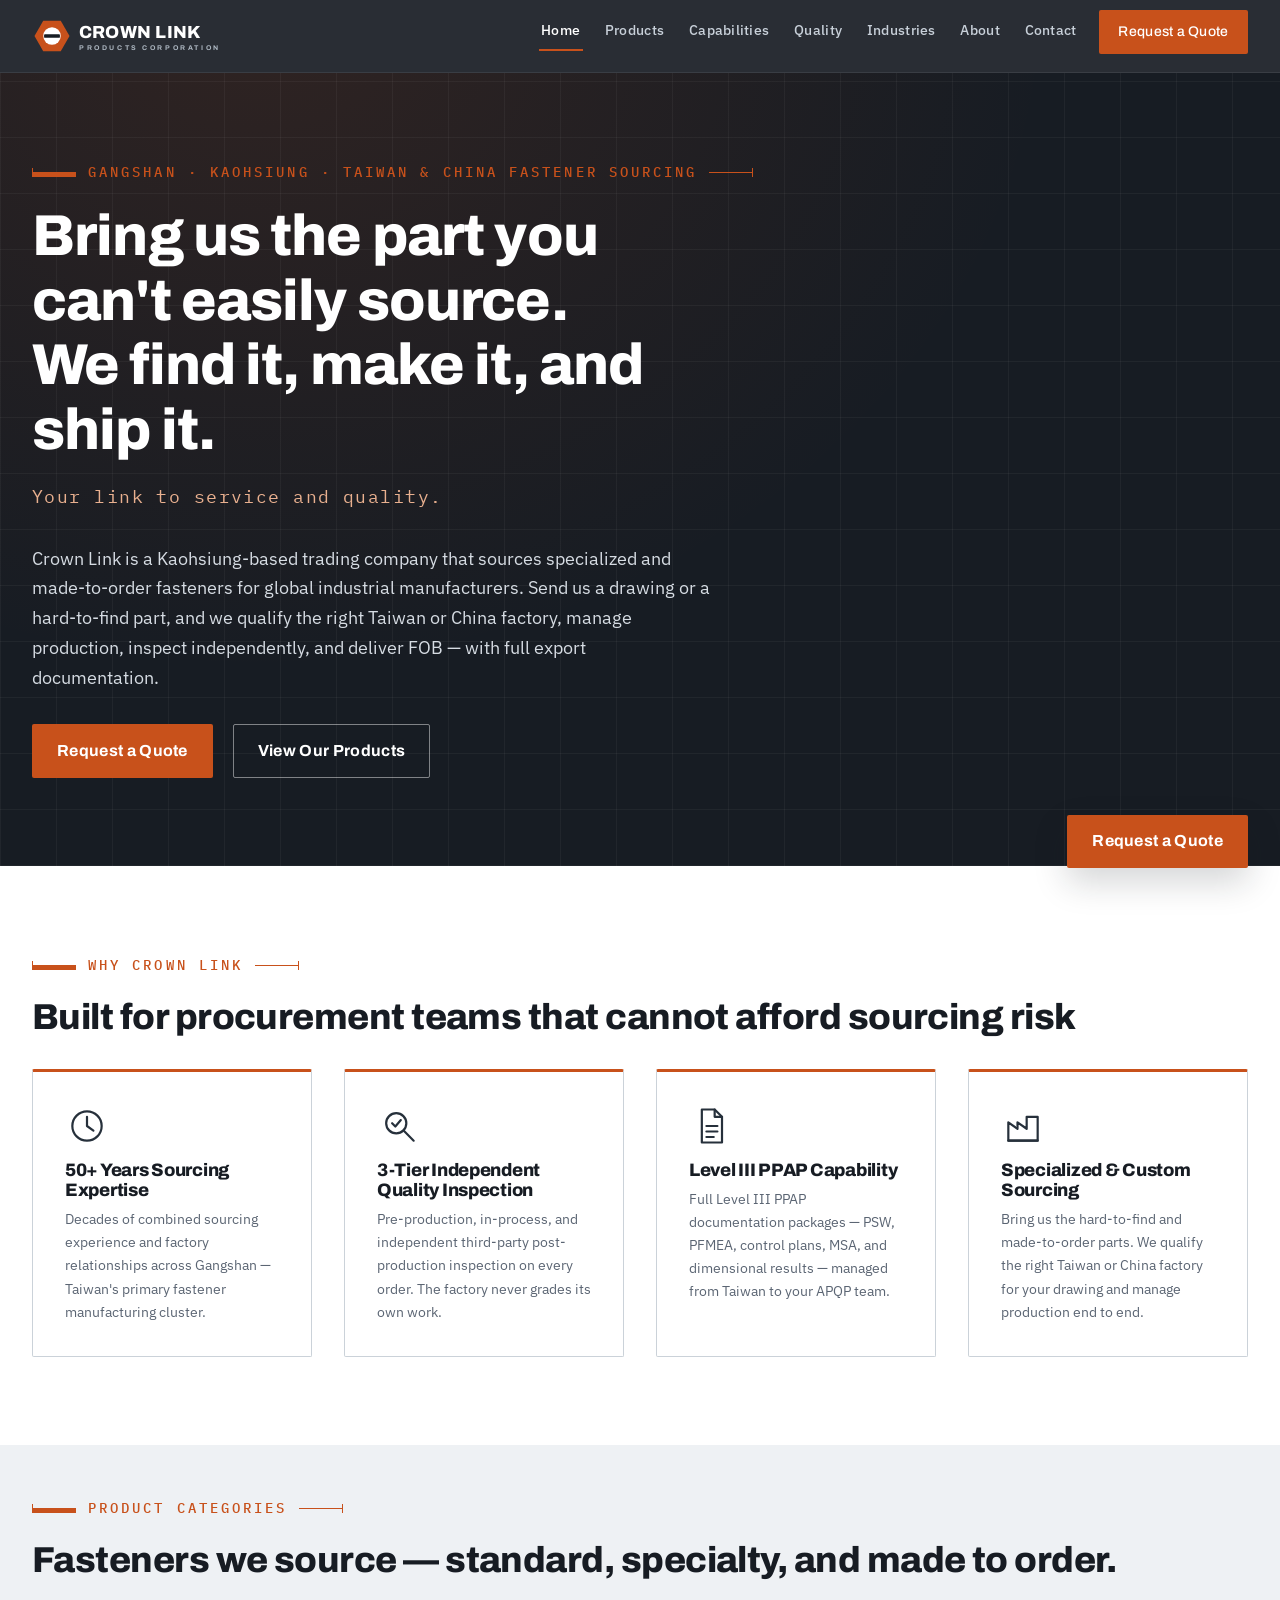
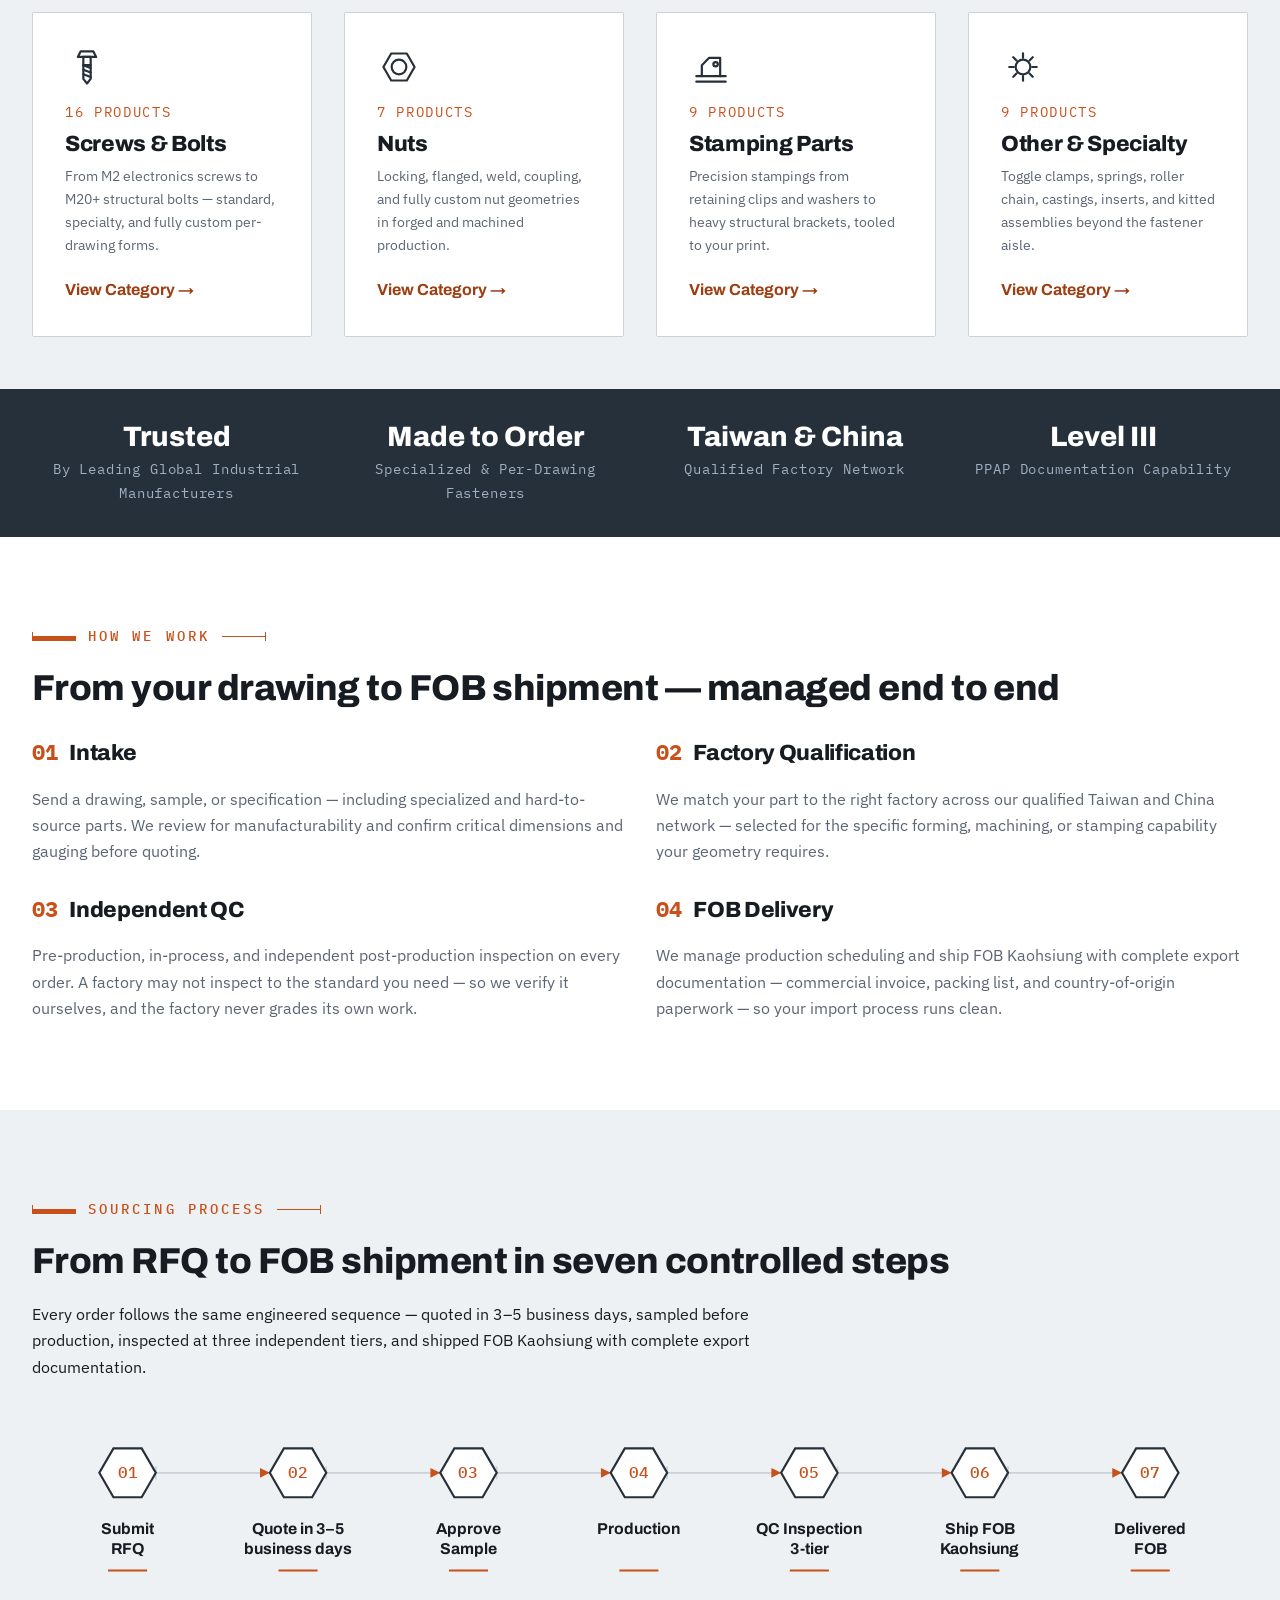
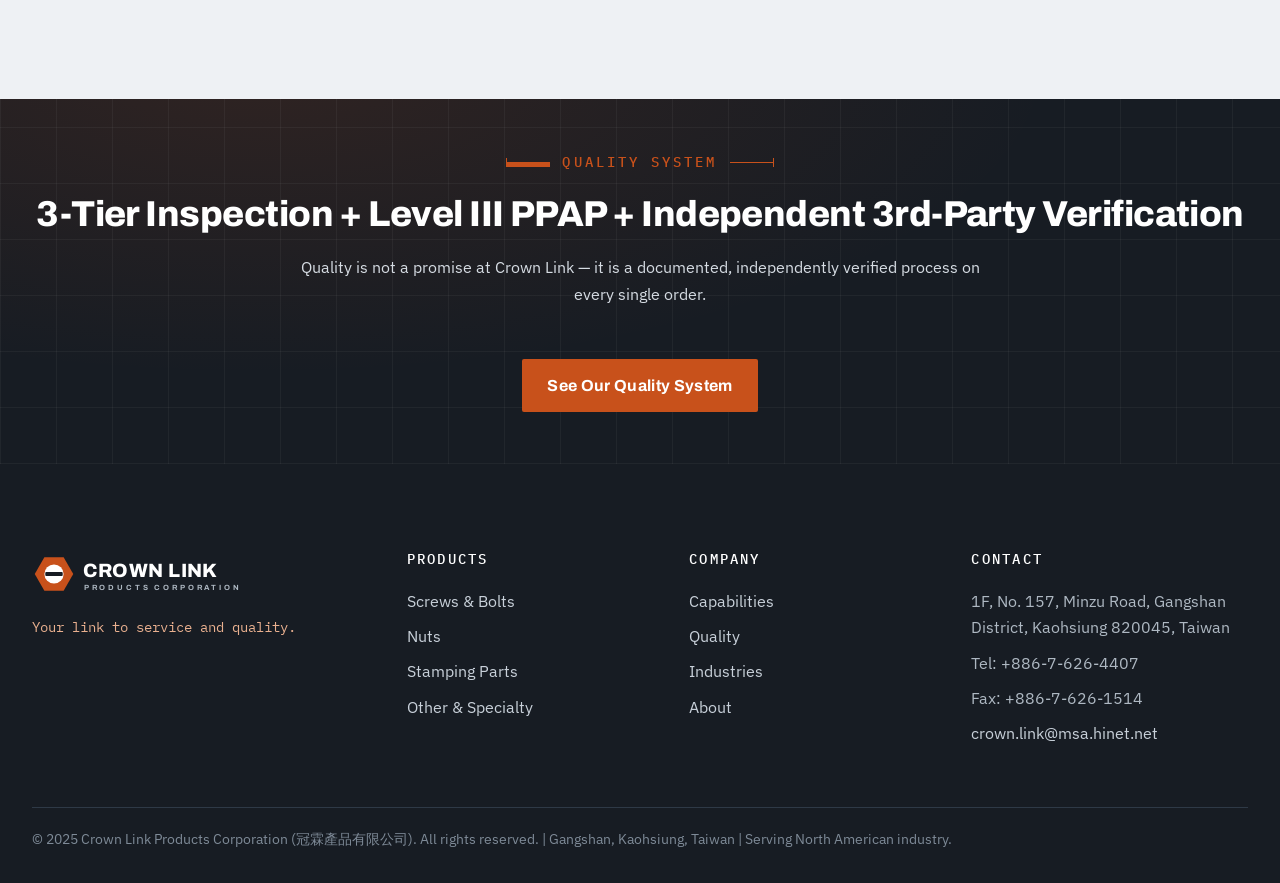
==== commit 70770763: "Add files via upload" ====
--- a/index.html
+++ b/index.html
@@ -3,10 +3,10 @@
 <head>
 <meta charset="utf-8">
 <meta name="viewport" content="width=device-width, initial-scale=1">
-<title>Home | Crown Link Products Corporation — Taiwan Fastener Supplier</title>
-<meta name="description" content="Direct-from-Taiwan precision fastener sourcing with 3-tier inspection and Level III PPAP. Crown Link is your Kaohsiung fastener trading partner for OEM supply.">
-<meta property="og:title" content="Home | Crown Link Products Corporation — Taiwan Fastener Supplier">
-<meta property="og:description" content="Direct-from-Taiwan precision fastener sourcing with 3-tier inspection and Level III PPAP. Crown Link is your Kaohsiung fastener trading partner for OEM supply.">
+<title>Crown Link Products Corporation — Specialized Fastener Sourcing in Taiwan & China</title>
+<meta name="description" content="Crown Link is a Kaohsiung-based trading company that sources specialized and made-to-order fasteners from qualified Taiwan and China factories — with independent QC, full documentation, and FOB delivery.">
+<meta property="og:title" content="Crown Link Products Corporation — Specialized Fastener Sourcing in Taiwan & China">
+<meta property="og:description" content="Bring us a drawing or a hard-to-find part. Crown Link sources, qualifies, inspects, and ships specialized fasteners from Taiwan and China for global industrial manufacturers.">
 <meta property="og:image" content="https://www.crown-link.com/assets/images/ui/og-default.svg">
 <meta property="og:type" content="website">
 <link rel="canonical" href="https://www.crown-link.com/">
@@ -31,12 +31,13 @@
 <main>
 <section class="hero section--dark tech-grid">
   <div class="wrap">
-    <p class="dim">GANGSHAN · KAOHSIUNG · TAIWAN FASTENER SUPPLIER</p>
-    <h1>Source precision fasteners at the factory floor — not through three layers of markup.</h1>
+    <p class="dim">GANGSHAN · KAOHSIUNG · TAIWAN & CHINA FASTENER SOURCING</p>
+    <h1>Bring us the part you can't easily source. We find it, make it, and ship it.</h1>
     <p class="tagline">Your link to service and quality.</p>
-    <p class="lede">Crown Link gives US procurement teams direct access to Taiwan's fastener
-    manufacturing capital — with 3-tier independent inspection, Level III PPAP capability,
-    and export documentation prepared to US customs standards on every shipment.</p>
+    <p class="lede">Crown Link is a Kaohsiung-based trading company that sources specialized and
+    made-to-order fasteners for global industrial manufacturers. Send us a drawing or a
+    hard-to-find part, and we qualify the right Taiwan or China factory, manage production,
+    inspect independently, and deliver FOB — with full export documentation.</p>
     <div class="hero-ctas">
       <a class="btn btn--primary" href="pages/contact.html">Request a Quote</a>
       <a class="btn btn--ghost" href="pages/products.html">View Our Products</a>
@@ -48,47 +49,47 @@
   <div class="wrap">
     <p class="dim">WHY CROWN LINK</p>
     <h2>Built for procurement teams that cannot afford sourcing risk</h2>
-    <div class="grid grid--4 mt-lg"><div class="card pillar reveal"><div class="pillar-icon"><svg viewBox="0 0 48 48" width="44" height="44" fill="none" stroke="currentColor" stroke-width="2.4" stroke-linecap="round" stroke-linejoin="round" role="img" aria-label="Decades of sourcing experience icon"><circle cx="24" cy="24" r="16"/><path d="M24 14v10l7 5"/></svg></div><h3>50+ Years Sourcing Expertise</h3><p>Decades of combined sourcing experience and factory relationships across Gangshan — Taiwan's primary fastener manufacturing cluster.</p></div><div class="card pillar reveal"><div class="pillar-icon"><svg viewBox="0 0 48 48" width="44" height="44" fill="none" stroke="currentColor" stroke-width="2.4" stroke-linecap="round" stroke-linejoin="round" role="img" aria-label="Quality inspection icon"><circle cx="21" cy="21" r="11"/><path d="M29 29l11 11"/><path d="M16.5 21l3.5 3.5 6-7"/></svg></div><h3>3-Tier Independent Quality Inspection</h3><p>Pre-production, in-process, and independent third-party post-production inspection on every order. The factory never grades its own work.</p></div><div class="card pillar reveal"><div class="pillar-icon"><svg viewBox="0 0 48 48" width="44" height="44" fill="none" stroke="currentColor" stroke-width="2.4" stroke-linecap="round" stroke-linejoin="round" role="img" aria-label="PPAP documentation icon"><path d="M14 6h14l8 8v28H14z"/><path d="M28 6v8h8"/><path d="M19 24h12M19 30h12M19 36h8"/></svg></div><h3>Level III PPAP Capability</h3><p>Full Level III PPAP documentation packages — PSW, PFMEA, control plans, MSA, and dimensional results — managed from Taiwan to your APQP team.</p></div><div class="card pillar reveal"><div class="pillar-icon"><svg viewBox="0 0 48 48" width="44" height="44" fill="none" stroke="currentColor" stroke-width="2.4" stroke-linecap="round" stroke-linejoin="round" role="img" aria-label="Direct factory pricing icon"><path d="M8 40V20l10 7V20l10 7V14h12v26z"/><path d="M8 40h32"/></svg></div><h3>Direct Factory Pricing</h3><p>No US distribution markups. Direct factory sourcing delivers significant unit cost savings on equivalent or superior quality.</p></div></div>
+    <div class="grid grid--4 mt-lg"><div class="card pillar reveal"><div class="pillar-icon"><svg viewBox="0 0 48 48" width="44" height="44" fill="none" stroke="currentColor" stroke-width="2.4" stroke-linecap="round" stroke-linejoin="round" role="img" aria-label="Decades of sourcing experience icon"><circle cx="24" cy="24" r="16"/><path d="M24 14v10l7 5"/></svg></div><h3>50+ Years Sourcing Expertise</h3><p>Decades of combined sourcing experience and factory relationships across Gangshan — Taiwan's primary fastener manufacturing cluster.</p></div><div class="card pillar reveal"><div class="pillar-icon"><svg viewBox="0 0 48 48" width="44" height="44" fill="none" stroke="currentColor" stroke-width="2.4" stroke-linecap="round" stroke-linejoin="round" role="img" aria-label="Quality inspection icon"><circle cx="21" cy="21" r="11"/><path d="M29 29l11 11"/><path d="M16.5 21l3.5 3.5 6-7"/></svg></div><h3>3-Tier Independent Quality Inspection</h3><p>Pre-production, in-process, and independent third-party post-production inspection on every order. The factory never grades its own work.</p></div><div class="card pillar reveal"><div class="pillar-icon"><svg viewBox="0 0 48 48" width="44" height="44" fill="none" stroke="currentColor" stroke-width="2.4" stroke-linecap="round" stroke-linejoin="round" role="img" aria-label="PPAP documentation icon"><path d="M14 6h14l8 8v28H14z"/><path d="M28 6v8h8"/><path d="M19 24h12M19 30h12M19 36h8"/></svg></div><h3>Level III PPAP Capability</h3><p>Full Level III PPAP documentation packages — PSW, PFMEA, control plans, MSA, and dimensional results — managed from Taiwan to your APQP team.</p></div><div class="card pillar reveal"><div class="pillar-icon"><svg viewBox="0 0 48 48" width="44" height="44" fill="none" stroke="currentColor" stroke-width="2.4" stroke-linecap="round" stroke-linejoin="round" role="img" aria-label="Specialized sourcing icon"><path d="M8 40V20l10 7V20l10 7V14h12v26z"/><path d="M8 40h32"/></svg></div><h3>Specialized & Custom Sourcing</h3><p>Bring us the hard-to-find and made-to-order parts. We qualify the right Taiwan or China factory for your drawing and manage production end to end.</p></div></div>
   </div>
 </section>
 
 <section class="section section--mist section--tight">
   <div class="wrap">
     <p class="dim">PRODUCT CATEGORIES</p>
-    <h2>Forty-one product lines. One accountable supplier.</h2>
+    <h2>Fasteners we source — standard, specialty, and made to order.</h2>
     <div class="grid grid--4 mt-lg"><a class="card cat-card reveal" href="pages/screws.html"><div class="cat-icon"><svg viewBox="0 0 48 48" width="44" height="44" fill="none" stroke="currentColor" stroke-width="2.4" stroke-linecap="round" stroke-linejoin="round" role="img" aria-label="Screws and bolts icon"><path d="M17 7h14l3 6H14z"/><path d="M20 13h8v9h-8z"/><path d="M20 22l8 3M20 27l8 3M20 32l8 3"/><path d="M20 22v15l4 5 4-5V22"/></svg></div><span class="mono-tag">16 PRODUCTS</span><h3>Screws & Bolts</h3><p>From M2 electronics screws to M20+ structural bolts — standard, specialty, and fully custom per-drawing forms.</p><span class="cat-link">View Category</span></a><a class="card cat-card reveal" href="pages/nuts.html"><div class="cat-icon"><svg viewBox="0 0 48 48" width="44" height="44" fill="none" stroke="currentColor" stroke-width="2.4" stroke-linecap="round" stroke-linejoin="round" role="img" aria-label="Hex nut icon"><polygon points="41.00,24.00 32.50,38.72 15.50,38.72 7.00,24.00 15.50,9.28 32.50,9.28"/><circle cx="24" cy="24" r="8"/></svg></div><span class="mono-tag">7 PRODUCTS</span><h3>Nuts</h3><p>Locking, flanged, weld, coupling, and fully custom nut geometries in forged and machined production.</p><span class="cat-link">View Category</span></a><a class="card cat-card reveal" href="pages/stamping-parts.html"><div class="cat-icon"><svg viewBox="0 0 48 48" width="44" height="44" fill="none" stroke="currentColor" stroke-width="2.4" stroke-linecap="round" stroke-linejoin="round" role="img" aria-label="Stamped bracket icon"><path d="M8 34h32"/><path d="M14 34V22l8-8h12v20"/><circle cx="29" cy="21" r="2.4"/><path d="M8 40h32"/></svg></div><span class="mono-tag">9 PRODUCTS</span><h3>Stamping Parts</h3><p>Precision stampings from retaining clips and washers to heavy structural brackets, tooled to your print.</p><span class="cat-link">View Category</span></a><a class="card cat-card reveal" href="pages/other.html"><div class="cat-icon"><svg viewBox="0 0 48 48" width="44" height="44" fill="none" stroke="currentColor" stroke-width="2.4" stroke-linecap="round" stroke-linejoin="round" role="img" aria-label="Specialty components icon"><circle cx="24" cy="24" r="8"/><path d="M24 9v5M24 34v5M9 24h5M34 24h5M13.4 13.4l3.5 3.5M31.1 31.1l3.5 3.5M34.6 13.4l-3.5 3.5M16.9 31.1l-3.5 3.5"/></svg></div><span class="mono-tag">9 PRODUCTS</span><h3>Other & Specialty</h3><p>Toggle clamps, springs, roller chain, castings, inserts, and kitted assemblies beyond the fastener aisle.</p><span class="cat-link">View Category</span></a></div>
   </div>
 </section>
 
 <div class="trust-bar">
   <div class="wrap grid grid--4">
-    <div class="trust-item reveal"><span class="t-big">745+</span>
-      <span class="t-sub">US Import Shipments</span></div>
-    <div class="trust-item reveal"><span class="t-big">OEM</span>
-      <span class="t-sub">Serving North American OEM Manufacturers</span></div>
-    <div class="trust-item reveal"><span class="t-big">Gangshan, Taiwan</span>
-      <span class="t-sub">The World's Fastener Capital</span></div>
+    <div class="trust-item reveal"><span class="t-big">Trusted</span>
+      <span class="t-sub">By Leading Global Industrial Manufacturers</span></div>
+    <div class="trust-item reveal"><span class="t-big">Made to Order</span>
+      <span class="t-sub">Specialized & Per-Drawing Fasteners</span></div>
+    <div class="trust-item reveal"><span class="t-big">Taiwan & China</span>
+      <span class="t-sub">Qualified Factory Network</span></div>
     <div class="trust-item reveal"><span class="t-big">Level III</span>
-      <span class="t-sub">PPAP Certified Supply Chain</span></div>
+      <span class="t-sub">PPAP Documentation Capability</span></div>
   </div>
 </div>
 
 <section class="section">
   <div class="wrap">
-    <p class="dim">WHY SOURCE DIRECT FROM TAIWAN</p>
-    <h2>The four questions every US buyer asks — answered straight</h2>
-    <div class="grid grid--2 mt-lg"><div class="spec-block reveal"><h3><span class="mono" style="color:var(--c-accent)">01</span> Lead Times</h3><p class="muted">Standard production runs ship in 6–10 weeks FOB Kaohsiung. Air freight is available for urgent requirements, and forecast-based scheduling shortens lead times on repeat orders.</p></div><div class="spec-block reveal"><h3><span class="mono" style="color:var(--c-accent)">02</span> QC Accountability</h3><p class="muted">Three-tier inspection — including a mandatory independent third-party check — catches defects in Taiwan before shipment, not on your receiving dock after arrival.</p></div><div class="spec-block reveal"><h3><span class="mono" style="color:var(--c-accent)">03</span> Communication</h3><p class="muted">An English-speaking, documentation-fluent team. Commercial invoices, packing lists, and HTS classifications prepared to US CBP standards. No customs surprises.</p></div><div class="spec-block reveal"><h3><span class="mono" style="color:var(--c-accent)">04</span> Cost</h3><p class="muted">Eliminating US distribution markups delivers significant unit cost savings on equivalent quality — direct factory pricing with full quality accountability built in.</p></div></div>
+    <p class="dim">HOW WE WORK</p>
+    <h2>From your drawing to FOB shipment — managed end to end</h2>
+    <div class="grid grid--2 mt-lg"><div class="spec-block reveal"><h3><span class="mono" style="color:var(--c-accent)">01</span> Intake</h3><p class="muted">Send a drawing, sample, or specification — including specialized and hard-to-source parts. We review for manufacturability and confirm critical dimensions and gauging before quoting.</p></div><div class="spec-block reveal"><h3><span class="mono" style="color:var(--c-accent)">02</span> Factory Qualification</h3><p class="muted">We match your part to the right factory across our qualified Taiwan and China network — selected for the specific forming, machining, or stamping capability your geometry requires.</p></div><div class="spec-block reveal"><h3><span class="mono" style="color:var(--c-accent)">03</span> Independent QC</h3><p class="muted">Pre-production, in-process, and independent post-production inspection on every order. A factory may not inspect to the standard you need — so we verify it ourselves, and the factory never grades its own work.</p></div><div class="spec-block reveal"><h3><span class="mono" style="color:var(--c-accent)">04</span> FOB Delivery</h3><p class="muted">We manage production scheduling and ship FOB Kaohsiung with complete export documentation — commercial invoice, packing list, and country-of-origin paperwork — so your import process runs clean.</p></div></div>
   </div>
 </section>
 
 <section class="section section--mist">
   <div class="wrap">
     <p class="dim">SOURCING PROCESS</p>
-    <h2>From RFQ to your receiving dock in seven controlled steps</h2>
+    <h2>From RFQ to FOB shipment in seven controlled steps</h2>
     <p class="maxw">Every order follows the same engineered sequence — quoted in 3–5 business
     days, sampled before production, inspected at three independent tiers, and shipped FOB
-    Kaohsiung with documentation prepared to US CBP standards.</p>
-    <div class="reveal mt-lg"><div class="process-scroll"><svg viewBox="0 0 1120 172" role="img" aria-label="Crown Link seven-step sourcing process from RFQ submission to US delivery"><line x1="114" y1="56" x2="219" y2="56" stroke="#CBD2D9" stroke-width="1.6"/><path d="M219 56 l-9 -4.5 v9 Z" fill="#C8511B"/><line x1="114" y1="50" x2="114" y2="62" stroke="#CBD2D9" stroke-width="1.6"/><line x1="271" y1="56" x2="376" y2="56" stroke="#CBD2D9" stroke-width="1.6"/><path d="M376 56 l-9 -4.5 v9 Z" fill="#C8511B"/><line x1="271" y1="50" x2="271" y2="62" stroke="#CBD2D9" stroke-width="1.6"/><line x1="428" y1="56" x2="533" y2="56" stroke="#CBD2D9" stroke-width="1.6"/><path d="M533 56 l-9 -4.5 v9 Z" fill="#C8511B"/><line x1="428" y1="50" x2="428" y2="62" stroke="#CBD2D9" stroke-width="1.6"/><line x1="585" y1="56" x2="690" y2="56" stroke="#CBD2D9" stroke-width="1.6"/><path d="M690 56 l-9 -4.5 v9 Z" fill="#C8511B"/><line x1="585" y1="50" x2="585" y2="62" stroke="#CBD2D9" stroke-width="1.6"/><line x1="742" y1="56" x2="847" y2="56" stroke="#CBD2D9" stroke-width="1.6"/><path d="M847 56 l-9 -4.5 v9 Z" fill="#C8511B"/><line x1="742" y1="50" x2="742" y2="62" stroke="#CBD2D9" stroke-width="1.6"/><line x1="899" y1="56" x2="1004" y2="56" stroke="#CBD2D9" stroke-width="1.6"/><path d="M1004 56 l-9 -4.5 v9 Z" fill="#C8511B"/><line x1="899" y1="50" x2="899" y2="62" stroke="#CBD2D9" stroke-width="1.6"/><polygon points="114.00,56.00 101.00,78.52 75.00,78.52 62.00,56.00 75.00,33.48 101.00,33.48" fill="#FFFFFF" stroke="#26303B" stroke-width="2"/><text x="88" y="61" text-anchor="middle" font-family="IBM Plex Mono, monospace" font-size="14.5" font-weight="500" fill="#C8511B">01</text><text x="88" y="112" text-anchor="middle" font-family="Archivo, Arial, sans-serif" font-weight="700" font-size="14.5" fill="#171C23">Submit</text><text x="88" y="131" text-anchor="middle" font-family="Archivo, Arial, sans-serif" font-weight="700" font-size="14.5" fill="#171C23">RFQ</text><line x1="70" y1="146" x2="106" y2="146" stroke="#C8511B" stroke-width="2"/><polygon points="271.00,56.00 258.00,78.52 232.00,78.52 219.00,56.00 232.00,33.48 258.00,33.48" fill="#FFFFFF" stroke="#26303B" stroke-width="2"/><text x="245" y="61" text-anchor="middle" font-family="IBM Plex Mono, monospace" font-size="14.5" font-weight="500" fill="#C8511B">02</text><text x="245" y="112" text-anchor="middle" font-family="Archivo, Arial, sans-serif" font-weight="700" font-size="14.5" fill="#171C23">Quote in 3–5</text><text x="245" y="131" text-anchor="middle" font-family="Archivo, Arial, sans-serif" font-weight="700" font-size="14.5" fill="#171C23">business days</text><line x1="227" y1="146" x2="263" y2="146" stroke="#C8511B" stroke-width="2"/><polygon points="428.00,56.00 415.00,78.52 389.00,78.52 376.00,56.00 389.00,33.48 415.00,33.48" fill="#FFFFFF" stroke="#26303B" stroke-width="2"/><text x="402" y="61" text-anchor="middle" font-family="IBM Plex Mono, monospace" font-size="14.5" font-weight="500" fill="#C8511B">03</text><text x="402" y="112" text-anchor="middle" font-family="Archivo, Arial, sans-serif" font-weight="700" font-size="14.5" fill="#171C23">Approve</text><text x="402" y="131" text-anchor="middle" font-family="Archivo, Arial, sans-serif" font-weight="700" font-size="14.5" fill="#171C23">Sample</text><line x1="384" y1="146" x2="420" y2="146" stroke="#C8511B" stroke-width="2"/><polygon points="585.00,56.00 572.00,78.52 546.00,78.52 533.00,56.00 546.00,33.48 572.00,33.48" fill="#FFFFFF" stroke="#26303B" stroke-width="2"/><text x="559" y="61" text-anchor="middle" font-family="IBM Plex Mono, monospace" font-size="14.5" font-weight="500" fill="#C8511B">04</text><text x="559" y="112" text-anchor="middle" font-family="Archivo, Arial, sans-serif" font-weight="700" font-size="14.5" fill="#171C23">Production</text><line x1="541" y1="146" x2="577" y2="146" stroke="#C8511B" stroke-width="2"/><polygon points="742.00,56.00 729.00,78.52 703.00,78.52 690.00,56.00 703.00,33.48 729.00,33.48" fill="#FFFFFF" stroke="#26303B" stroke-width="2"/><text x="716" y="61" text-anchor="middle" font-family="IBM Plex Mono, monospace" font-size="14.5" font-weight="500" fill="#C8511B">05</text><text x="716" y="112" text-anchor="middle" font-family="Archivo, Arial, sans-serif" font-weight="700" font-size="14.5" fill="#171C23">QC Inspection</text><text x="716" y="131" text-anchor="middle" font-family="Archivo, Arial, sans-serif" font-weight="700" font-size="14.5" fill="#171C23">3-tier</text><line x1="698" y1="146" x2="734" y2="146" stroke="#C8511B" stroke-width="2"/><polygon points="899.00,56.00 886.00,78.52 860.00,78.52 847.00,56.00 860.00,33.48 886.00,33.48" fill="#FFFFFF" stroke="#26303B" stroke-width="2"/><text x="873" y="61" text-anchor="middle" font-family="IBM Plex Mono, monospace" font-size="14.5" font-weight="500" fill="#C8511B">06</text><text x="873" y="112" text-anchor="middle" font-family="Archivo, Arial, sans-serif" font-weight="700" font-size="14.5" fill="#171C23">Ship FOB</text><text x="873" y="131" text-anchor="middle" font-family="Archivo, Arial, sans-serif" font-weight="700" font-size="14.5" fill="#171C23">Kaohsiung</text><line x1="855" y1="146" x2="891" y2="146" stroke="#C8511B" stroke-width="2"/><polygon points="1056.00,56.00 1043.00,78.52 1017.00,78.52 1004.00,56.00 1017.00,33.48 1043.00,33.48" fill="#FFFFFF" stroke="#26303B" stroke-width="2"/><text x="1030" y="61" text-anchor="middle" font-family="IBM Plex Mono, monospace" font-size="14.5" font-weight="500" fill="#C8511B">07</text><text x="1030" y="112" text-anchor="middle" font-family="Archivo, Arial, sans-serif" font-weight="700" font-size="14.5" fill="#171C23">US</text><text x="1030" y="131" text-anchor="middle" font-family="Archivo, Arial, sans-serif" font-weight="700" font-size="14.5" fill="#171C23">Delivery</text><line x1="1012" y1="146" x2="1048" y2="146" stroke="#C8511B" stroke-width="2"/></svg></div></div>
+    Kaohsiung with complete export documentation.</p>
+    <div class="reveal mt-lg"><div class="process-scroll"><svg viewBox="0 0 1120 172" role="img" aria-label="Crown Link seven-step sourcing process from RFQ submission to FOB delivery"><line x1="114" y1="56" x2="219" y2="56" stroke="#CBD2D9" stroke-width="1.6"/><path d="M219 56 l-9 -4.5 v9 Z" fill="#C8511B"/><line x1="114" y1="50" x2="114" y2="62" stroke="#CBD2D9" stroke-width="1.6"/><line x1="271" y1="56" x2="376" y2="56" stroke="#CBD2D9" stroke-width="1.6"/><path d="M376 56 l-9 -4.5 v9 Z" fill="#C8511B"/><line x1="271" y1="50" x2="271" y2="62" stroke="#CBD2D9" stroke-width="1.6"/><line x1="428" y1="56" x2="533" y2="56" stroke="#CBD2D9" stroke-width="1.6"/><path d="M533 56 l-9 -4.5 v9 Z" fill="#C8511B"/><line x1="428" y1="50" x2="428" y2="62" stroke="#CBD2D9" stroke-width="1.6"/><line x1="585" y1="56" x2="690" y2="56" stroke="#CBD2D9" stroke-width="1.6"/><path d="M690 56 l-9 -4.5 v9 Z" fill="#C8511B"/><line x1="585" y1="50" x2="585" y2="62" stroke="#CBD2D9" stroke-width="1.6"/><line x1="742" y1="56" x2="847" y2="56" stroke="#CBD2D9" stroke-width="1.6"/><path d="M847 56 l-9 -4.5 v9 Z" fill="#C8511B"/><line x1="742" y1="50" x2="742" y2="62" stroke="#CBD2D9" stroke-width="1.6"/><line x1="899" y1="56" x2="1004" y2="56" stroke="#CBD2D9" stroke-width="1.6"/><path d="M1004 56 l-9 -4.5 v9 Z" fill="#C8511B"/><line x1="899" y1="50" x2="899" y2="62" stroke="#CBD2D9" stroke-width="1.6"/><polygon points="114.00,56.00 101.00,78.52 75.00,78.52 62.00,56.00 75.00,33.48 101.00,33.48" fill="#FFFFFF" stroke="#26303B" stroke-width="2"/><text x="88" y="61" text-anchor="middle" font-family="IBM Plex Mono, monospace" font-size="14.5" font-weight="500" fill="#C8511B">01</text><text x="88" y="112" text-anchor="middle" font-family="Archivo, Arial, sans-serif" font-weight="700" font-size="14.5" fill="#171C23">Submit</text><text x="88" y="131" text-anchor="middle" font-family="Archivo, Arial, sans-serif" font-weight="700" font-size="14.5" fill="#171C23">RFQ</text><line x1="70" y1="146" x2="106" y2="146" stroke="#C8511B" stroke-width="2"/><polygon points="271.00,56.00 258.00,78.52 232.00,78.52 219.00,56.00 232.00,33.48 258.00,33.48" fill="#FFFFFF" stroke="#26303B" stroke-width="2"/><text x="245" y="61" text-anchor="middle" font-family="IBM Plex Mono, monospace" font-size="14.5" font-weight="500" fill="#C8511B">02</text><text x="245" y="112" text-anchor="middle" font-family="Archivo, Arial, sans-serif" font-weight="700" font-size="14.5" fill="#171C23">Quote in 3–5</text><text x="245" y="131" text-anchor="middle" font-family="Archivo, Arial, sans-serif" font-weight="700" font-size="14.5" fill="#171C23">business days</text><line x1="227" y1="146" x2="263" y2="146" stroke="#C8511B" stroke-width="2"/><polygon points="428.00,56.00 415.00,78.52 389.00,78.52 376.00,56.00 389.00,33.48 415.00,33.48" fill="#FFFFFF" stroke="#26303B" stroke-width="2"/><text x="402" y="61" text-anchor="middle" font-family="IBM Plex Mono, monospace" font-size="14.5" font-weight="500" fill="#C8511B">03</text><text x="402" y="112" text-anchor="middle" font-family="Archivo, Arial, sans-serif" font-weight="700" font-size="14.5" fill="#171C23">Approve</text><text x="402" y="131" text-anchor="middle" font-family="Archivo, Arial, sans-serif" font-weight="700" font-size="14.5" fill="#171C23">Sample</text><line x1="384" y1="146" x2="420" y2="146" stroke="#C8511B" stroke-width="2"/><polygon points="585.00,56.00 572.00,78.52 546.00,78.52 533.00,56.00 546.00,33.48 572.00,33.48" fill="#FFFFFF" stroke="#26303B" stroke-width="2"/><text x="559" y="61" text-anchor="middle" font-family="IBM Plex Mono, monospace" font-size="14.5" font-weight="500" fill="#C8511B">04</text><text x="559" y="112" text-anchor="middle" font-family="Archivo, Arial, sans-serif" font-weight="700" font-size="14.5" fill="#171C23">Production</text><line x1="541" y1="146" x2="577" y2="146" stroke="#C8511B" stroke-width="2"/><polygon points="742.00,56.00 729.00,78.52 703.00,78.52 690.00,56.00 703.00,33.48 729.00,33.48" fill="#FFFFFF" stroke="#26303B" stroke-width="2"/><text x="716" y="61" text-anchor="middle" font-family="IBM Plex Mono, monospace" font-size="14.5" font-weight="500" fill="#C8511B">05</text><text x="716" y="112" text-anchor="middle" font-family="Archivo, Arial, sans-serif" font-weight="700" font-size="14.5" fill="#171C23">QC Inspection</text><text x="716" y="131" text-anchor="middle" font-family="Archivo, Arial, sans-serif" font-weight="700" font-size="14.5" fill="#171C23">3-tier</text><line x1="698" y1="146" x2="734" y2="146" stroke="#C8511B" stroke-width="2"/><polygon points="899.00,56.00 886.00,78.52 860.00,78.52 847.00,56.00 860.00,33.48 886.00,33.48" fill="#FFFFFF" stroke="#26303B" stroke-width="2"/><text x="873" y="61" text-anchor="middle" font-family="IBM Plex Mono, monospace" font-size="14.5" font-weight="500" fill="#C8511B">06</text><text x="873" y="112" text-anchor="middle" font-family="Archivo, Arial, sans-serif" font-weight="700" font-size="14.5" fill="#171C23">Ship FOB</text><text x="873" y="131" text-anchor="middle" font-family="Archivo, Arial, sans-serif" font-weight="700" font-size="14.5" fill="#171C23">Kaohsiung</text><line x1="855" y1="146" x2="891" y2="146" stroke="#C8511B" stroke-width="2"/><polygon points="1056.00,56.00 1043.00,78.52 1017.00,78.52 1004.00,56.00 1017.00,33.48 1043.00,33.48" fill="#FFFFFF" stroke="#26303B" stroke-width="2"/><text x="1030" y="61" text-anchor="middle" font-family="IBM Plex Mono, monospace" font-size="14.5" font-weight="500" fill="#C8511B">07</text><text x="1030" y="112" text-anchor="middle" font-family="Archivo, Arial, sans-serif" font-weight="700" font-size="14.5" fill="#171C23">Delivered</text><text x="1030" y="131" text-anchor="middle" font-family="Archivo, Arial, sans-serif" font-weight="700" font-size="14.5" fill="#171C23">FOB</text><line x1="1012" y1="146" x2="1048" y2="146" stroke="#C8511B" stroke-width="2"/></svg></div></div>
   </div>
 </section>
 
--- a/assets/css/main.css
+++ b/assets/css/main.css
@@ -566,16 +566,26 @@
   h2 { font-size: var(--text-xl); }
 
   .nav-toggle { display: block; }
+  /* position:absolute (not fixed) so iOS backdrop-filter containing-block
+     bug doesn't give the nav zero height */
   .site-nav {
-    position: fixed;
-    inset: 72px 0 0 0;
+    position: absolute;
+    top: 100%;
+    left: 0;
+    right: 0;
+    height: calc(100vh - 72px);
     background: rgba(23, 28, 35, 0.98);
-    transform: translateY(-105%);
+    transform: translateY(-110%);
     transition: transform var(--t-med);
     overflow-y: auto;
     z-index: 50;
+    /* prevent invisible overlay from swallowing taps when closed */
+    pointer-events: none;
   }
-  .nav-open .site-nav { transform: translateY(0); }
+  .nav-open .site-nav {
+    transform: translateY(0);
+    pointer-events: auto;
+  }
   .nav-open .nav-toggle .bar:nth-child(1) { transform: translateY(6px) rotate(45deg); }
   .nav-open .nav-toggle .bar:nth-child(2) { opacity: 0; }
   .nav-open .nav-toggle .bar:nth-child(3) { transform: translateY(-6px) rotate(-45deg); }
